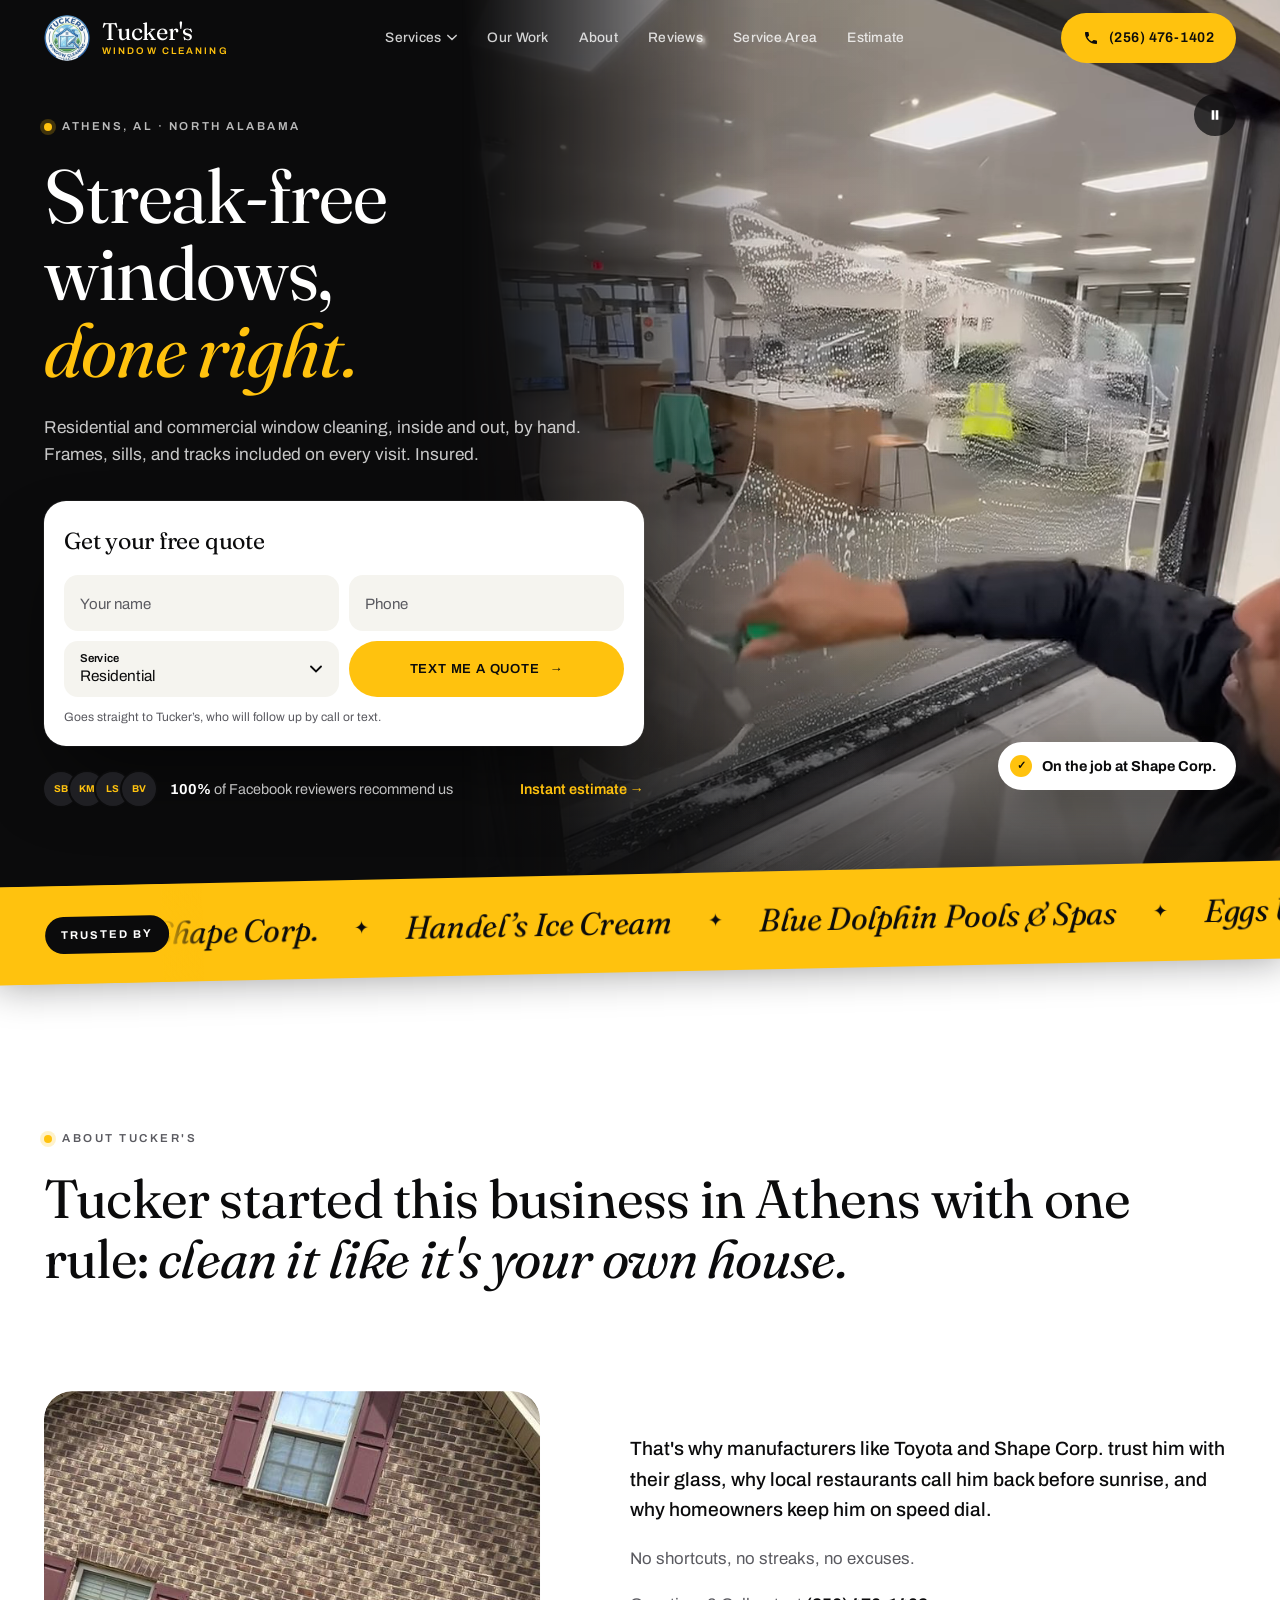
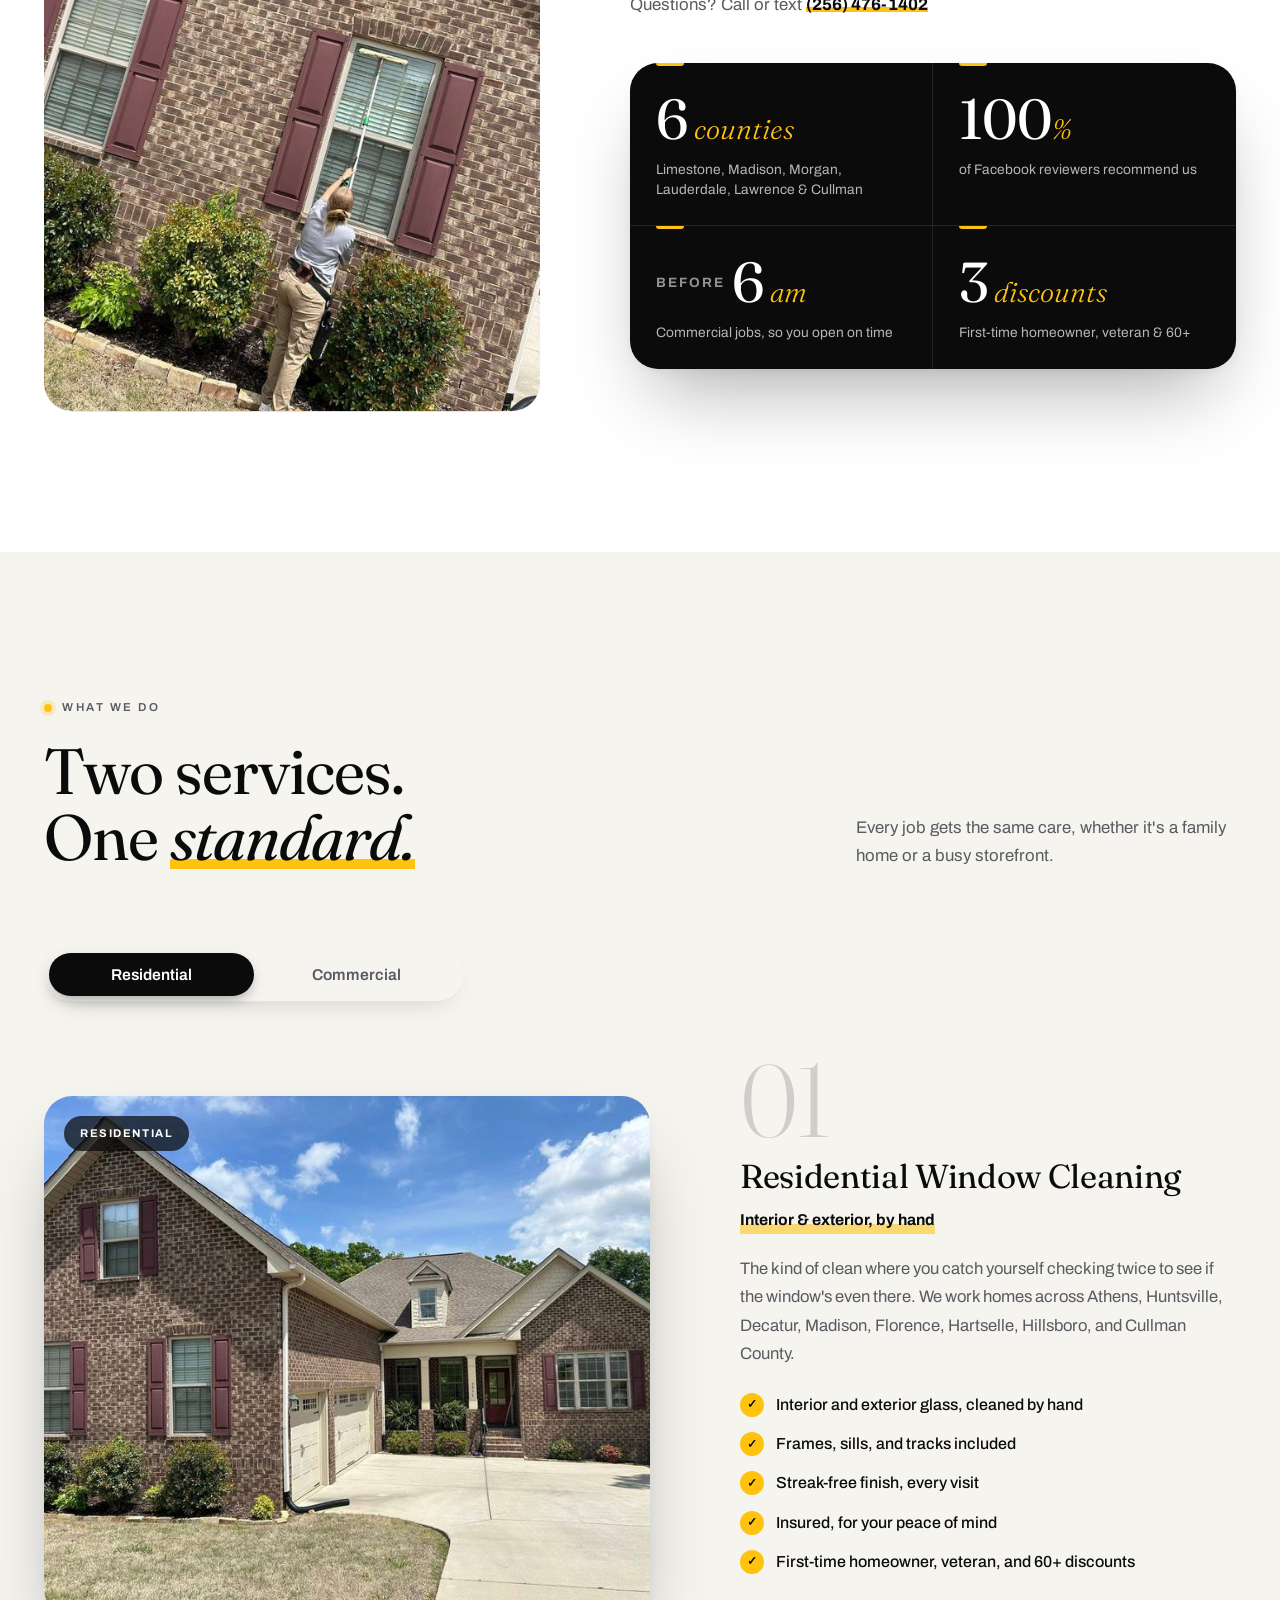
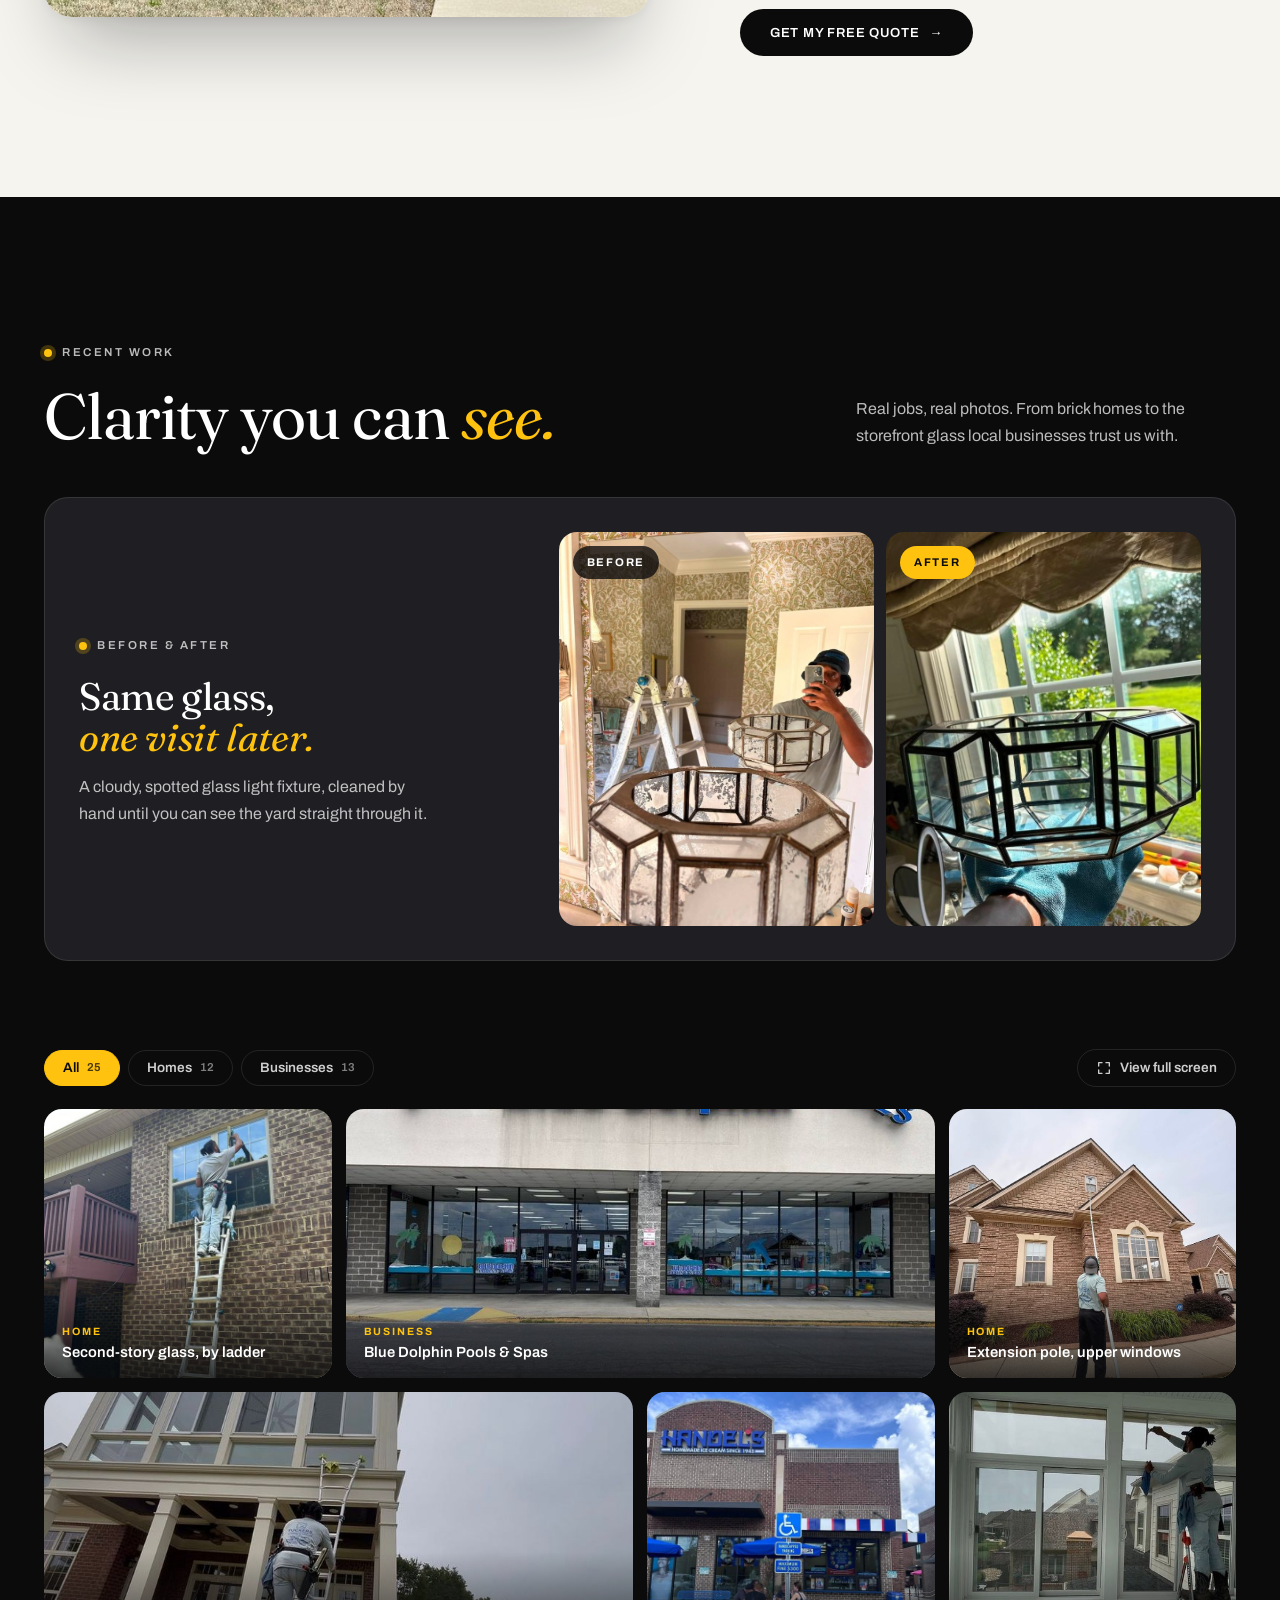
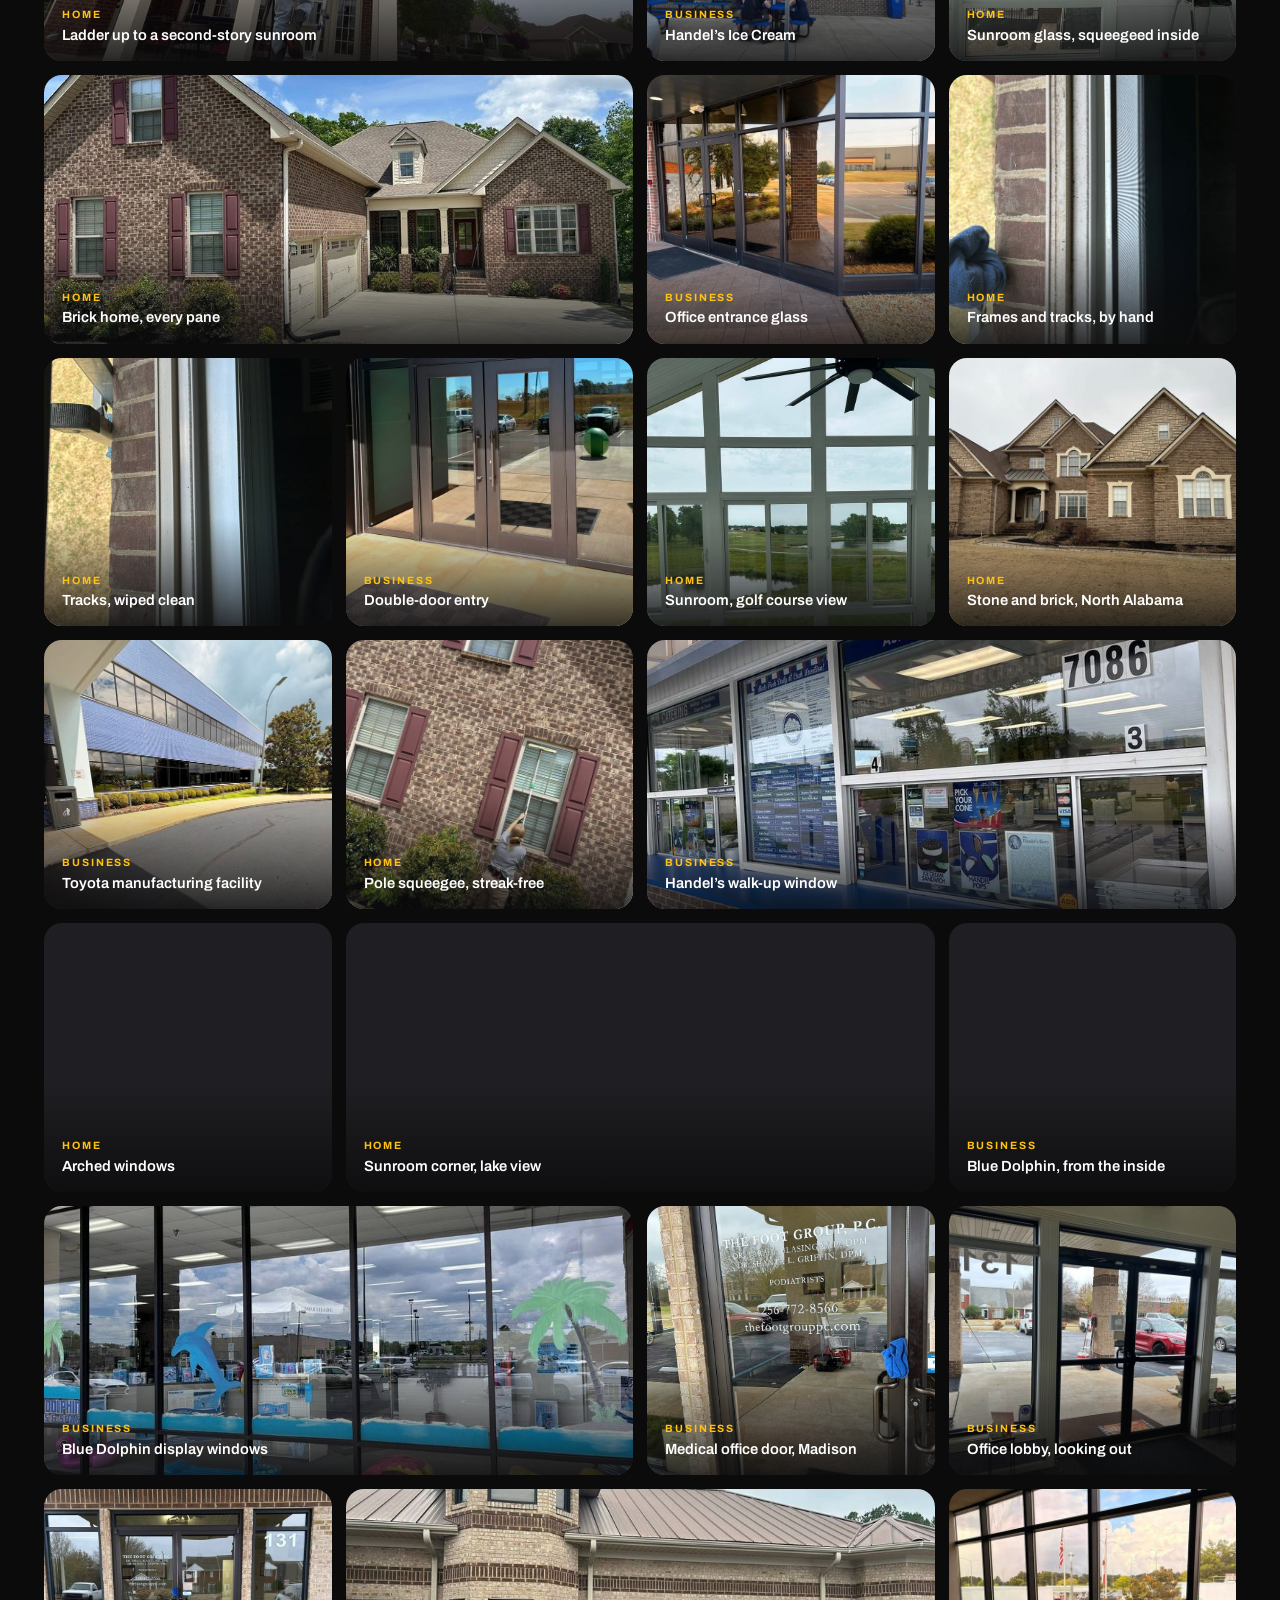
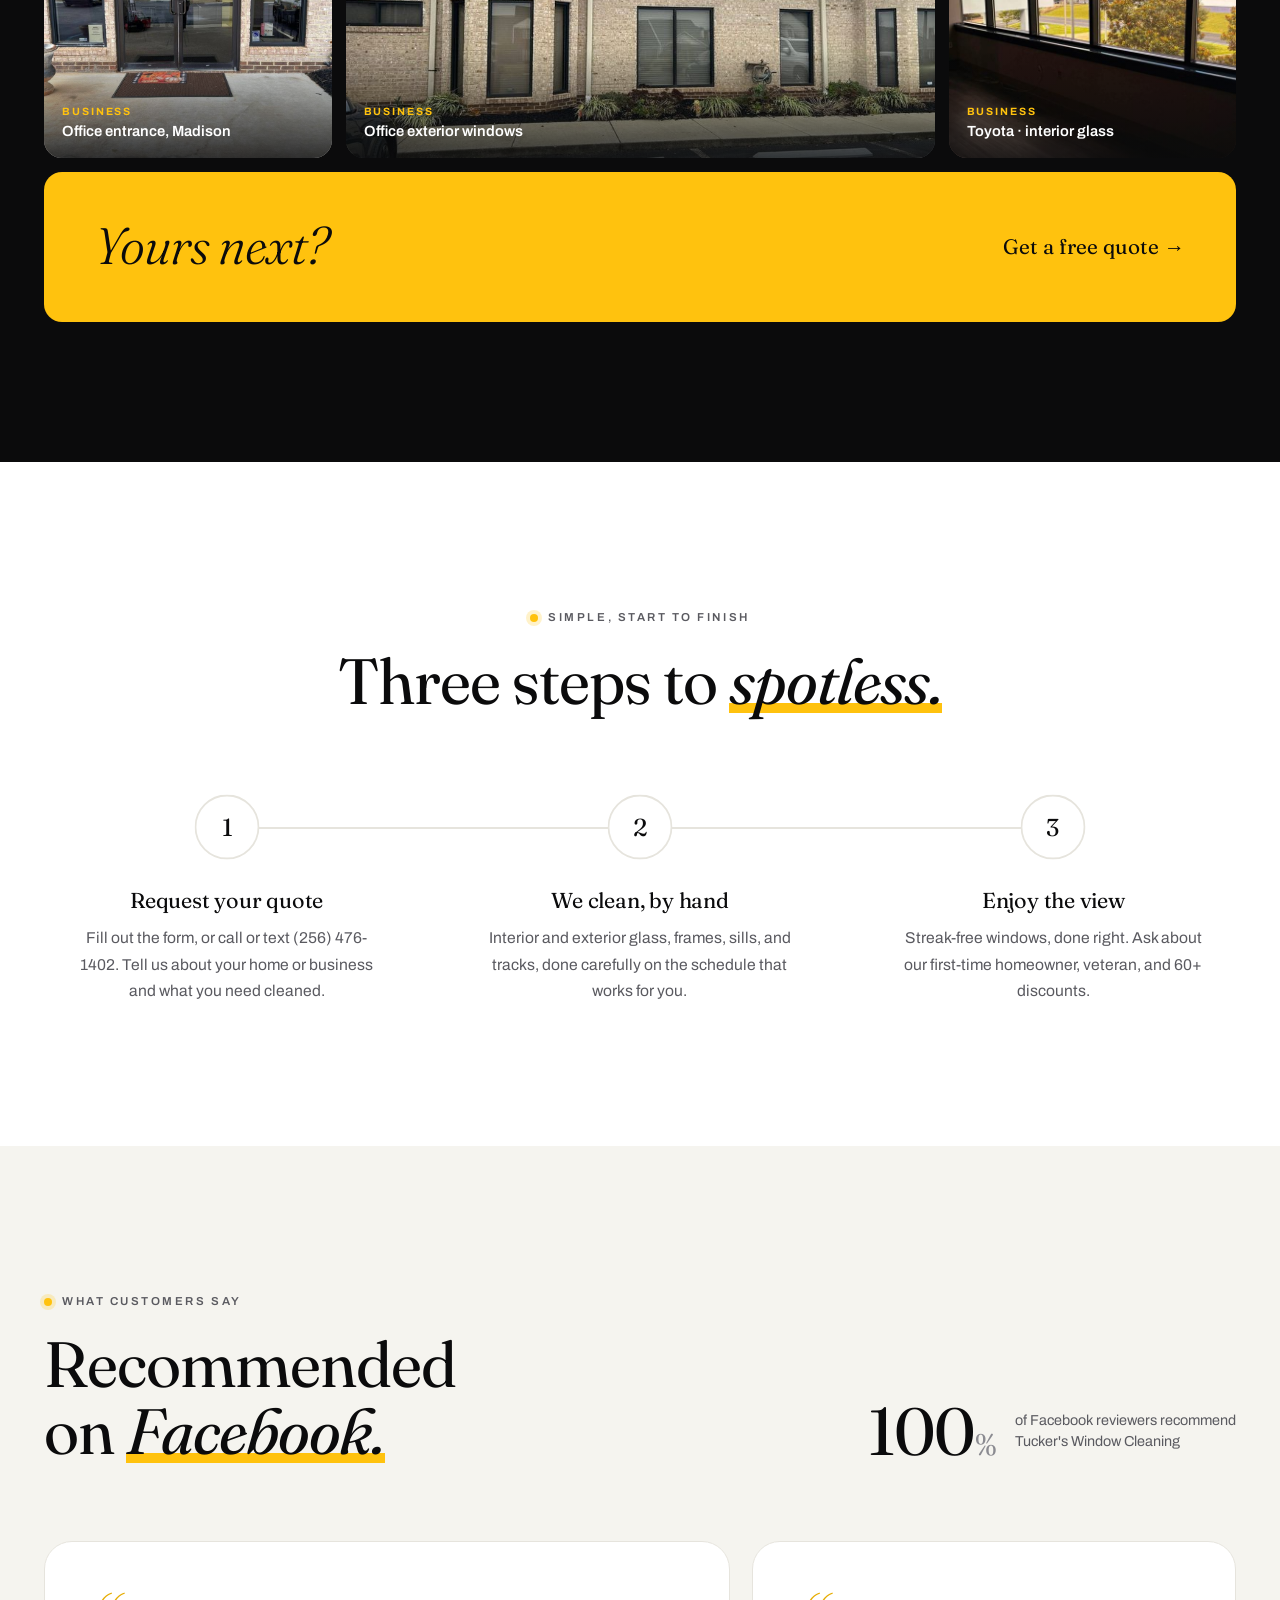
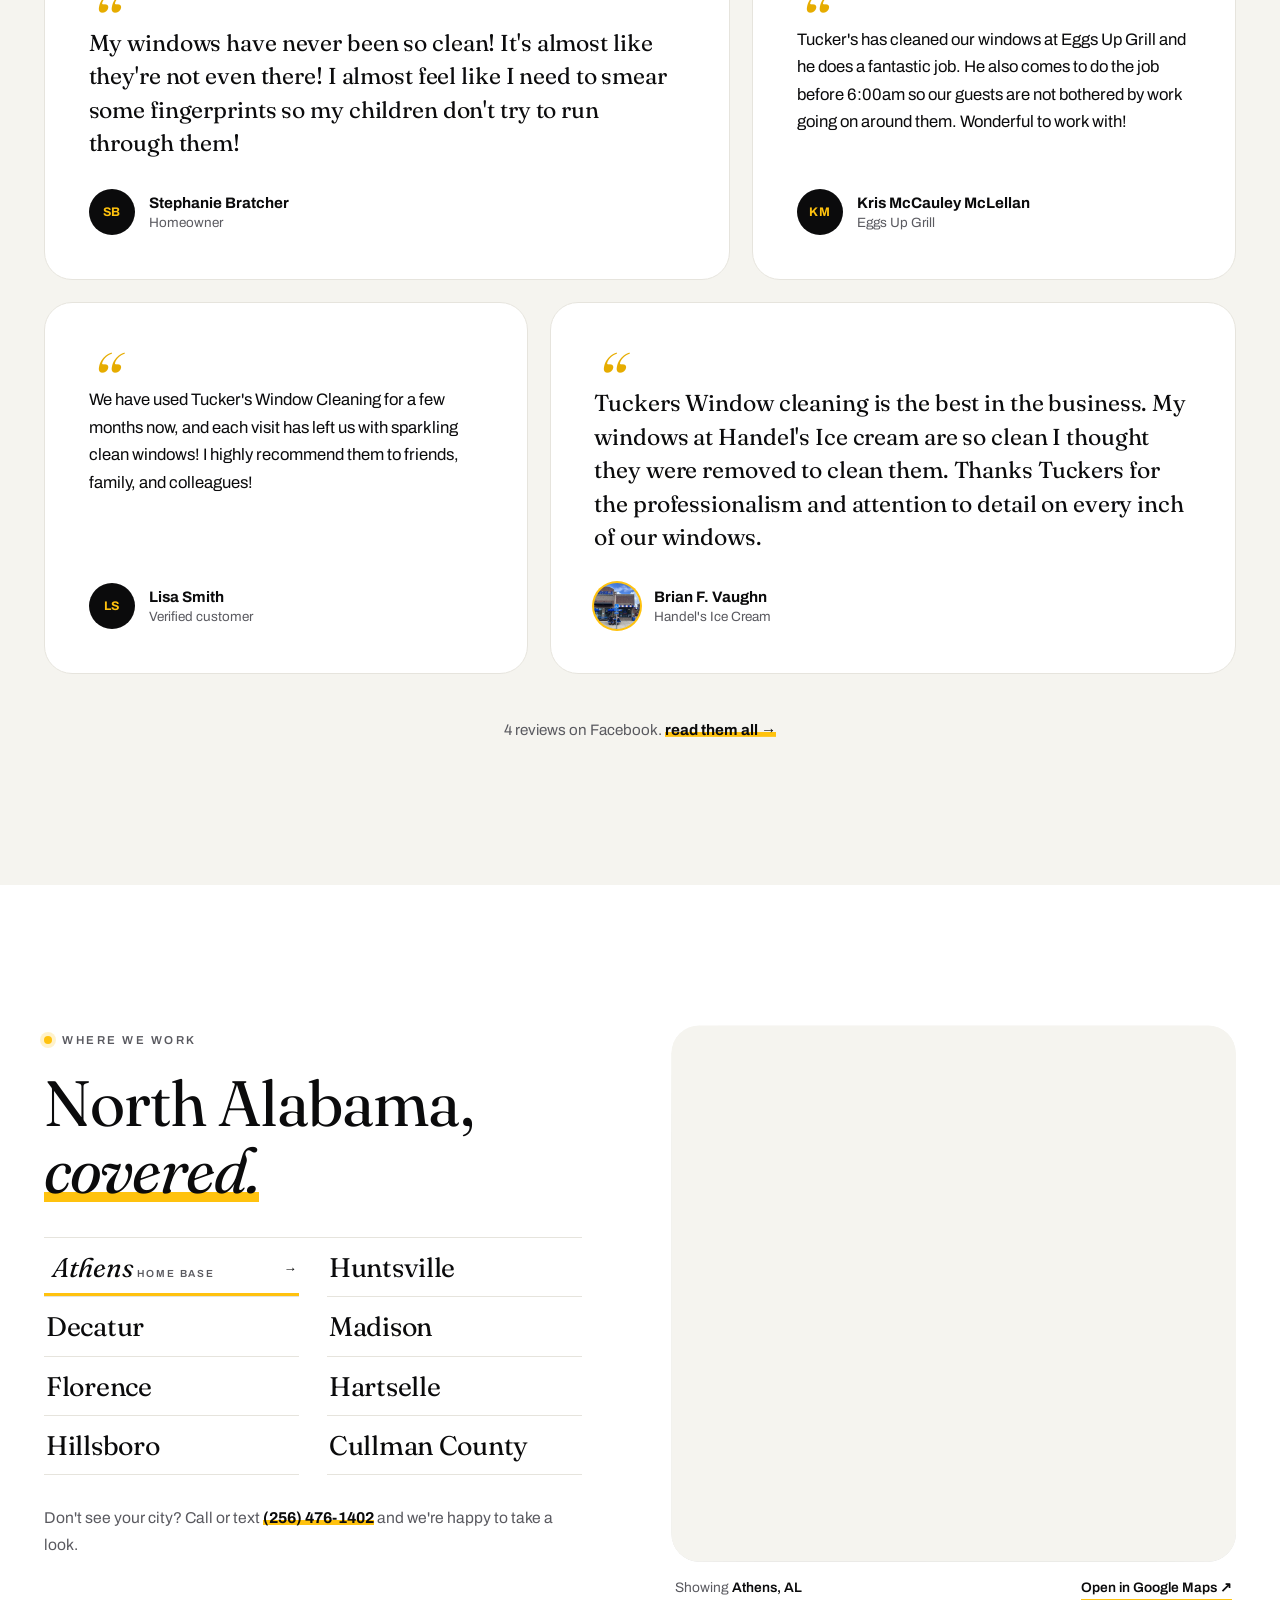
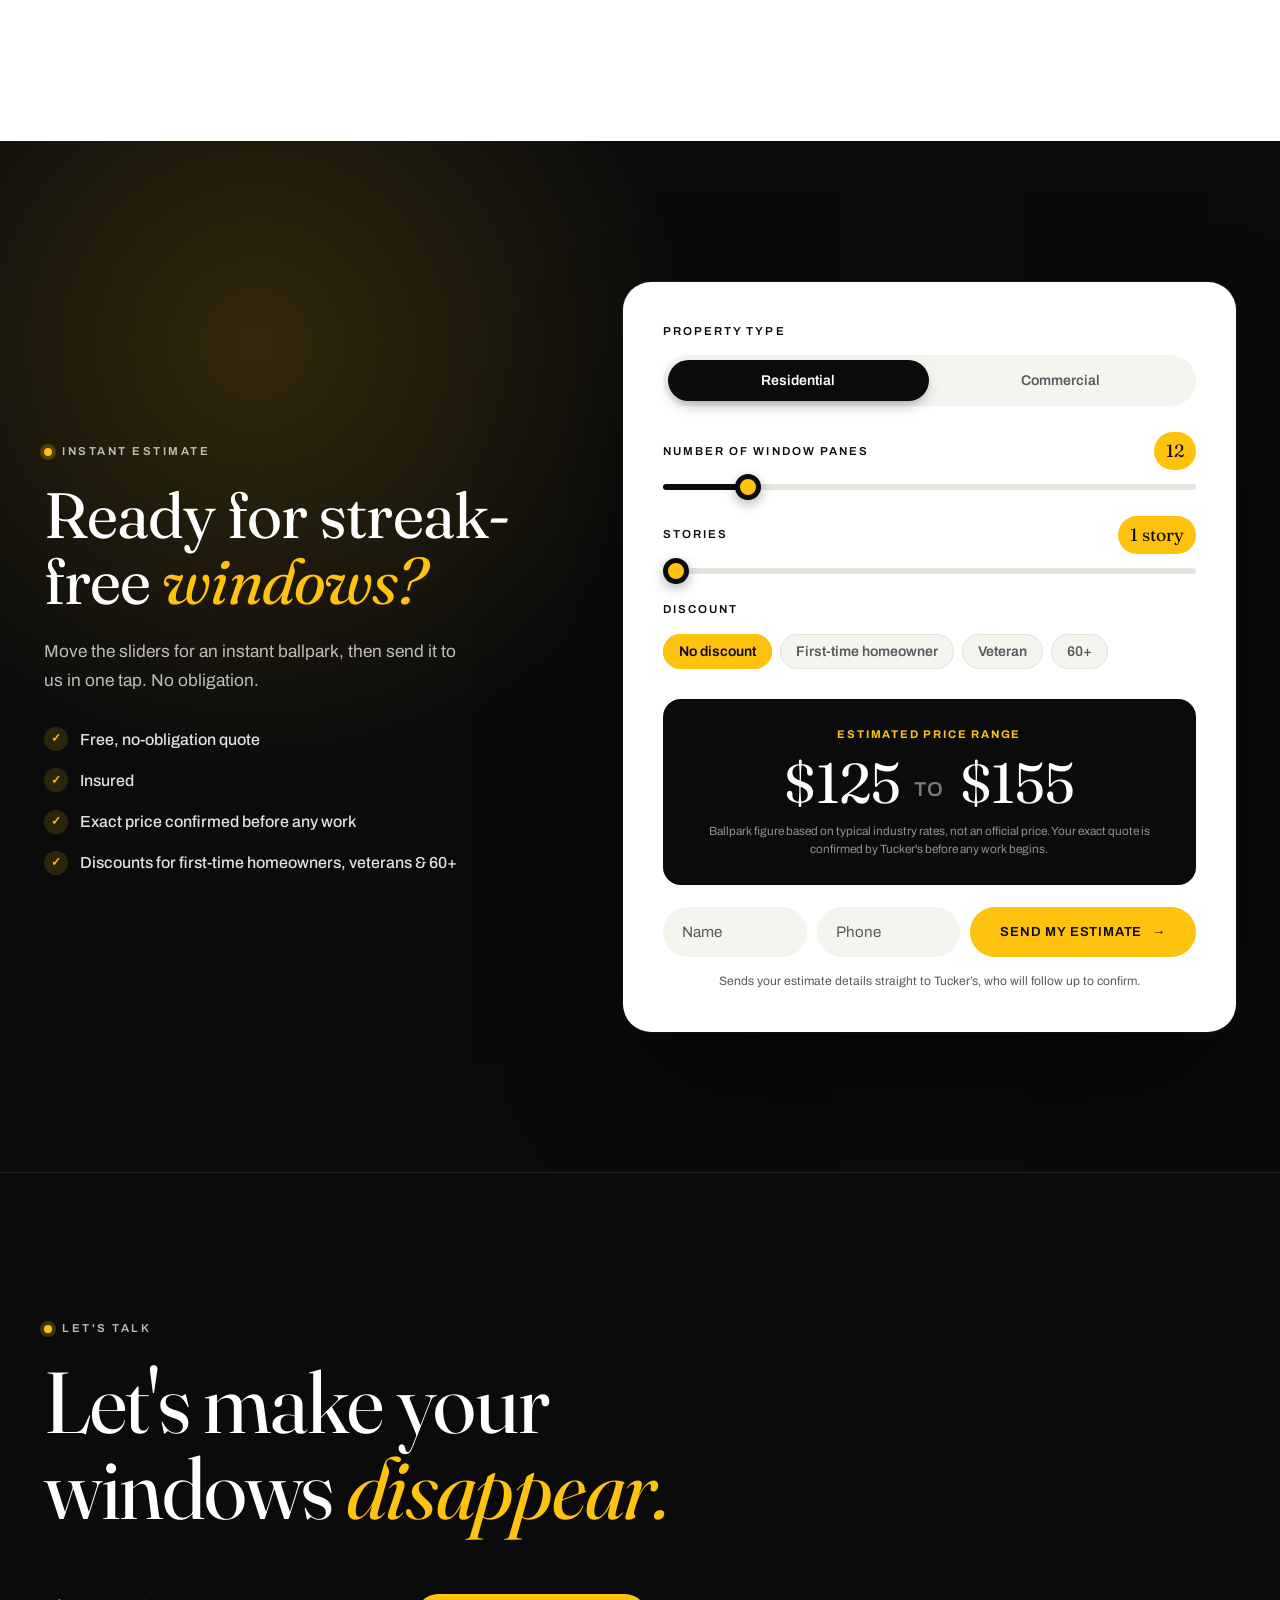
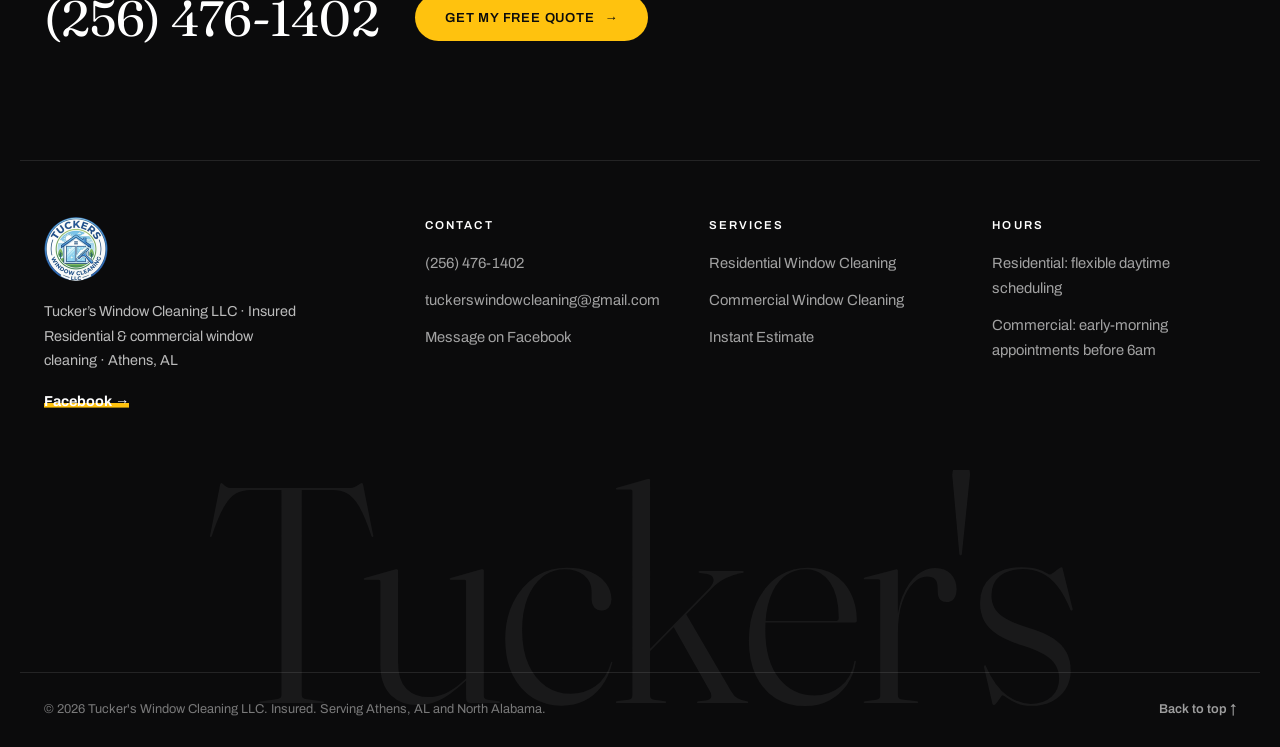
==== legacy.html @ 105c697b "Redesign: build the new header and hero into index.html - Old page kept as legacy.html until every s" ====
<!DOCTYPE html>
<html lang="en">
<head>
<meta charset="UTF-8">
<meta name="viewport" content="width=device-width, initial-scale=1.0">
<title>Window Cleaning in Athens, AL | Tucker's Window Cleaning</title>
<meta name="description" content="Streak-free residential and commercial window cleaning in Athens, AL and North Alabama. Frames, sills, and tracks included. Insured. Call or text (256) 476-1402 for a free quote.">
<meta name="theme-color" content="#0b0b0c">
<link rel="canonical" href="https://tuckerswindowcleaning.com/">
<link rel="icon" href="favicon.ico" sizes="48x48">
<link rel="icon" href="assets/icons/favicon-32.png" type="image/png" sizes="32x32">
<link rel="apple-touch-icon" href="assets/icons/apple-touch-icon.png">
<meta property="og:type" content="website">
<meta property="og:site_name" content="Tucker's Window Cleaning">
<meta property="og:title" content="Tucker's Window Cleaning | Athens, AL">
<meta property="og:description" content="Streak-free residential and commercial window cleaning across North Alabama. Frames, sills, and tracks included. Insured. Call or text (256) 476-1402.">
<meta property="og:url" content="https://tuckerswindowcleaning.com/">
<meta property="og:image" content="https://tuckerswindowcleaning.com/assets/images/og-image.jpg">
<meta property="og:image:width" content="1200">
<meta property="og:image:height" content="630">
<meta property="og:image:alt" content="Tucker's Window Cleaning technician on a ladder cleaning a second-story window">
<meta name="twitter:card" content="summary_large_image">
<script>
  (function () {
    var d = document.documentElement;
    if (!window.matchMedia('(prefers-reduced-motion: reduce)').matches) {
      d.classList.add('motion');
      setTimeout(function () { if (!d.classList.contains('motion-ready')) d.classList.remove('motion'); }, 4000);
    }
  })();
</script>
<link rel="preload" href="assets/fonts/archivo-var.woff2" as="font" type="font/woff2" crossorigin>
<link rel="preload" href="assets/fonts/fraunces-var.woff2" as="font" type="font/woff2" crossorigin>
<link rel="preload" as="image" href="assets/video/hero-poster.jpg">
<link rel="stylesheet" href="assets/css/style.css?v=20261024c">
<script type="application/ld+json">
{
  "@context": "https://schema.org",
  "@type": "LocalBusiness",
  "name": "Tucker's Window Cleaning",
  "legalName": "Tucker's Window Cleaning LLC",
  "image": "https://tuckerswindowcleaning.com/assets/images/logo.png",
  "logo": "https://tuckerswindowcleaning.com/assets/images/logo.png",
  "telephone": "+12564761402",
  "email": "tuckerswindowcleaning@gmail.com",
  "url": "https://tuckerswindowcleaning.com/",
  "foundingDate": "2023",
  "sameAs": ["https://www.facebook.com/people/Tuckers-Window-Cleaning/61576311082795/"],
  "description": "Residential and commercial window cleaning serving Athens, Huntsville, Decatur, Madison, Florence, Hartselle, Hillsboro, and Cullman County, Alabama.",
  "areaServed": [
    {"@type": "City", "name": "Athens, AL"},
    {"@type": "City", "name": "Huntsville, AL"},
    {"@type": "City", "name": "Decatur, AL"},
    {"@type": "City", "name": "Madison, AL"},
    {"@type": "City", "name": "Florence, AL"},
    {"@type": "City", "name": "Hartselle, AL"},
    {"@type": "City", "name": "Hillsboro, AL"},
    {"@type": "AdministrativeArea", "name": "Cullman County, AL"}
  ],
  "address": {
    "@type": "PostalAddress",
    "addressLocality": "Athens",
    "addressRegion": "AL",
    "addressCountry": "US"
  }
}
</script>
</head>
<body>
<a class="skip" href="#main">Skip to content</a>


<!-- HEADER -->
<header class="site-header" id="site-header">
  <div class="container header-inner">
    <a class="brand" href="#top" aria-label="Tucker's Window Cleaning, back to top">
      <img src="assets/images/logo-128.png" alt="" class="brand-mark" width="46" height="46">
      <span class="brand-text">
        <span class="brand-name">Tucker's</span>
        <span class="brand-sub">Window Cleaning</span>
      </span>
    </a>

    <nav class="site-nav" id="site-nav" aria-label="Primary">
      <div class="nav-dropdown">
        <button type="button" class="nav-link nav-dropdown-btn" id="services-dropdown-btn" aria-expanded="false" aria-controls="services-dropdown-menu">Services <svg viewBox="0 0 12 8" width="10" height="7" aria-hidden="true"><path d="M1 1.5l5 5 5-5" fill="none" stroke="currentColor" stroke-width="1.8" stroke-linecap="round" stroke-linejoin="round"/></svg></button>
        <div class="nav-dropdown-menu" id="services-dropdown-menu">
          <a href="#service-residential"><span class="dd-num">01</span> Residential Window Cleaning</a>
          <a href="#service-commercial"><span class="dd-num">02</span> Commercial Window Cleaning</a>
        </div>
      </div>
      <a class="nav-link" href="#work">Our Work</a>
      <a class="nav-link" href="#about">About</a>
      <a class="nav-link" href="#reviews">Reviews</a>
      <a class="nav-link" href="#area">Service Area</a>
      <a class="nav-link" href="#estimate">Estimate</a>
    </nav>

    <div class="header-actions">
      <a href="tel:+12564761402" class="phone-pill" aria-label="Call or text (256) 476-1402">
        <svg viewBox="0 0 24 24" width="16" height="16" aria-hidden="true"><path fill="currentColor" d="M6.6 10.8a15.1 15.1 0 006.6 6.6l2.2-2.2c.3-.3.7-.4 1-.2 1.1.4 2.3.6 3.6.6.6 0 1 .4 1 1V20c0 .6-.4 1-1 1A17 17 0 013 4c0-.6.4-1 1-1h3.5c.6 0 1 .4 1 1 0 1.3.2 2.5.6 3.6.1.3 0 .7-.2 1l-2.3 2.2z"/></svg>
        <span>(256) 476-1402</span>
      </a>
      <button type="button" class="nav-toggle" id="nav-toggle" aria-label="Toggle menu" aria-expanded="false" aria-controls="mobile-nav">
        <span></span><span></span>
      </button>
    </div>
  </div>

</header>

<div class="mobile-nav" id="mobile-nav">
  <nav class="mobile-nav-links" aria-label="Mobile">
    <a href="#service-residential"><span>01</span>Residential</a>
    <a href="#service-commercial"><span>02</span>Commercial</a>
    <a href="#work"><span>03</span>Our Work</a>
    <a href="#about"><span>04</span>About</a>
    <a href="#reviews"><span>05</span>Reviews</a>
    <a href="#area"><span>06</span>Service Area</a>
    <a href="#estimate"><span>07</span>Instant Estimate</a>
  </nav>
  <a href="tel:+12564761402" class="mobile-nav-phone">Call or text (256) 476-1402</a>
</div>

<main id="main">

  <!-- HERO -->
  <section class="hero" id="top">
    <div class="hero-media">
      <video class="hero-video" autoplay muted loop playsinline preload="auto" poster="assets/video/hero-poster.jpg" aria-describedby="hero-video-desc">
        <source src="assets/video/hero-1080.webm" type="video/webm" media="(min-width: 981px)">
        <source src="assets/video/hero-1080.mp4" type="video/mp4" media="(min-width: 981px)">
        <source src="assets/video/hero-720.webm" type="video/webm">
        <source src="assets/video/hero-720.mp4" type="video/mp4">
      </video>
      <p class="sr-only" id="hero-video-desc">Video: a Tucker's technician squeegees soapy glass at Shape Corp. in smooth strokes, leaving it streak-free.</p>
      <div class="hero-shade" aria-hidden="true"></div>
      <div class="hero-frost" aria-hidden="true"></div>
      <div class="hero-blade" aria-hidden="true"></div>
    </div>
    <div class="container hero-grid">
      <div class="hero-copy">
        <p class="eyebrow eyebrow-light hero-anim">Athens, AL &middot; North Alabama</p>
        <h1 class="hero-title hero-anim">Streak-free windows, <span class="hl">done right.</span></h1>
        <p class="hero-sub hero-anim">Residential and commercial window cleaning, inside and out, by hand. Frames, sills, and tracks included on every visit. Insured.</p>

        <div class="quote-card hero-anim" id="quote">
          <form class="quote-form" id="hero-quote-form" action="https://formspree.io/f/xoeeagkk" method="POST" novalidate>
            <input type="text" name="_gotcha" class="hp" tabindex="-1" autocomplete="off" aria-hidden="true" hidden>
            <p class="quote-form-title">Get your free quote</p>
            <div class="quote-grid">
              <div class="field">
                <input type="text" name="name" id="hq-name" placeholder=" " autocomplete="name" required>
                <label for="hq-name">Your name</label>
              </div>
              <div class="field">
                <input type="tel" name="phone" id="hq-phone" placeholder=" " autocomplete="tel" required>
                <label for="hq-phone">Phone</label>
              </div>
              <div class="field field-select">
                <select name="service" id="hq-service">
                  <option value="Residential">Residential</option>
                  <option value="Commercial">Commercial</option>
                </select>
                <label for="hq-service">Service</label>
              </div>
              <button type="submit" class="btn btn-yellow" id="hq-submit">Text me a quote <span class="btn-arrow" aria-hidden="true">&rarr;</span></button>
            </div>
            <p class="quote-form-note" id="hq-note" role="status">Goes straight to Tucker&rsquo;s, who will follow up by call or text.</p>
          </form>
        </div>

        <div class="hero-proof hero-anim">
          <span class="hero-proof-avatars" aria-hidden="true"><span>SB</span><span>KM</span><span>LS</span><span>BV</span></span>
          <span class="hero-proof-text"><strong>100%</strong> of Facebook reviewers recommend us</span>
          <a href="#estimate" class="hero-proof-link">Instant estimate &rarr;</a>
        </div>
      </div>
    </div>
    <p class="hero-chip"><span class="tick" aria-hidden="true">&#10003;</span> On the job at Shape Corp.</p>
    <button type="button" class="video-toggle" id="video-toggle" aria-pressed="false" aria-label="Pause video">
      <svg class="icon-pause" viewBox="0 0 24 24" width="16" height="16" aria-hidden="true"><path fill="currentColor" d="M7 5h4v14H7zM13 5h4v14h-4z"/></svg>
      <svg class="icon-play" viewBox="0 0 24 24" width="16" height="16" aria-hidden="true"><path fill="currentColor" d="M8 5v14l11-7z"/></svg>
    </button>
  </section>

  <!-- TRUSTED BY -->
  <div class="marquee marquee-clients">
    <p class="marquee-label" aria-hidden="true"><span>Trusted by</span></p>
    <p class="sr-only">Trusted by Toyota, Shape Corp., Handel&rsquo;s Ice Cream, Blue Dolphin Pools &amp; Spas, and Eggs Up Grill.</p>
    <div class="marquee-track" aria-hidden="true">
      <div class="marquee-group">
        <span>Toyota</span><i>&#10022;</i>
        <span>Shape Corp.</span><i>&#10022;</i>
        <span>Handel&rsquo;s Ice Cream</span><i>&#10022;</i>
        <span>Blue Dolphin Pools &amp; Spas</span><i>&#10022;</i>
        <span>Eggs Up Grill</span><i>&#10022;</i>
      </div>
      <div class="marquee-group">
        <span>Toyota</span><i>&#10022;</i>
        <span>Shape Corp.</span><i>&#10022;</i>
        <span>Handel&rsquo;s Ice Cream</span><i>&#10022;</i>
        <span>Blue Dolphin Pools &amp; Spas</span><i>&#10022;</i>
        <span>Eggs Up Grill</span><i>&#10022;</i>
      </div>
    </div>
  </div>

  <!-- ABOUT -->
  <section class="section about" id="about">
    <div class="container">
      <p class="eyebrow" data-reveal>About Tucker's</p>
      <p class="statement">Tucker started this business in Athens with one rule: <em>clean it like it's your own house.</em></p>

      <div class="about-grid">
        <div class="about-media img-reveal" data-img-reveal>
          <img src="assets/images/action-squeegee.jpg" srcset="assets/images/action-squeegee-800.jpg 800w, assets/images/action-squeegee.jpg 1600w" sizes="(max-width: 980px) 90vw, 46vw" alt="Tucker's Window Cleaning technician using a pole squeegee for a streak-free finish" loading="lazy">
        </div>
        <div class="about-copy">
          <p class="lede" data-reveal>That's why manufacturers like Toyota and Shape Corp. trust him with their glass, why local restaurants call him back before sunrise, and why homeowners keep him on speed dial.</p>
          <p data-reveal>No shortcuts, no streaks, no excuses.</p>
          <p class="about-phone" data-reveal>Questions? Call or text <a href="tel:+12564761402" class="link-underline">(256) 476-1402</a></p>

          <dl class="stats" data-stagger>
            <div class="stat">
              <dt class="stat-num"><span data-count="6">6</span><em>counties</em></dt>
              <dd>Limestone, Madison, Morgan, Lauderdale, Lawrence &amp; Cullman</dd>
            </div>
            <div class="stat">
              <dt class="stat-num"><span data-count="100">100</span><em class="unit-tight">%</em></dt>
              <dd>of Facebook reviewers recommend us</dd>
            </div>
            <div class="stat">
              <dt class="stat-num"><small>before</small><span data-count="6">6</span><em>am</em></dt>
              <dd>Commercial jobs, so you open on time</dd>
            </div>
            <div class="stat">
              <dt class="stat-num"><span data-count="3">3</span><em>discounts</em></dt>
              <dd>First-time homeowner, veteran &amp; 60+</dd>
            </div>
          </dl>
        </div>
      </div>
    </div>
  </section>

  <!-- SERVICES -->
  <section class="section section-tint services" id="services">
    <header class="container sechead sechead-split">
      <div>
        <p class="eyebrow" data-reveal>What we do</p>
        <h2 data-split>Two services. One <span class="hl">standard.</span></h2>
      </div>
      <p class="sechead-lede" data-reveal>Every job gets the same care, whether it's a family home or a busy storefront.</p>
    </header>

    <div class="container svc" data-reveal>
      <div class="svc-tabs segmented" role="tablist" aria-label="Choose a service" data-active="0">
        <span class="seg-pill" aria-hidden="true"></span>
        <button type="button" class="seg svc-tab is-active" role="tab" id="tab-residential" aria-controls="service-residential" aria-selected="true">Residential</button>
        <button type="button" class="seg svc-tab" role="tab" id="tab-commercial" aria-controls="service-commercial" aria-selected="false" tabindex="-1">Commercial</button>
      </div>

      <article class="service" id="service-residential" role="tabpanel" aria-labelledby="tab-residential" tabindex="-1">
        <div class="service-media">
          <img src="assets/images/residential-brick.jpg" srcset="assets/images/residential-brick-800.jpg 800w, assets/images/residential-brick.jpg 1600w" sizes="(max-width: 980px) 90vw, 46vw" alt="Two-story brick home with clean, streak-free windows in Athens, AL" loading="lazy">
          <span class="service-tag">Residential</span>
        </div>
        <div class="service-copy">
          <span class="service-num" aria-hidden="true">01</span>
          <h3>Residential Window Cleaning</h3>
          <p class="service-sub">Interior &amp; exterior, by hand</p>
          <p>The kind of clean where you catch yourself checking twice to see if the window's even there. We work homes across Athens, Huntsville, Decatur, Madison, Florence, Hartselle, Hillsboro, and Cullman County.</p>
          <ul class="check-list">
            <li>Interior and exterior glass, cleaned by hand</li>
            <li>Frames, sills, and tracks included</li>
            <li>Streak-free finish, every visit</li>
            <li>Insured, for your peace of mind</li>
            <li>First-time homeowner, veteran, and 60+ discounts</li>
          </ul>
          <a href="#quote" class="btn btn-dark">Get my free quote <span class="btn-arrow" aria-hidden="true">&rarr;</span></a>
        </div>
      </article>

      <article class="service" id="service-commercial" role="tabpanel" aria-labelledby="tab-commercial" tabindex="-1" hidden>
        <div class="service-media">
          <img src="assets/images/commercial-toyota.jpg" srcset="assets/images/commercial-toyota-800.jpg 800w, assets/images/commercial-toyota.jpg 1600w" sizes="(max-width: 980px) 90vw, 46vw" alt="Toyota manufacturing facility with long bands of clean glass" loading="lazy">
          <span class="service-tag">Commercial</span>
        </div>
        <div class="service-copy">
          <span class="service-num" aria-hidden="true">02</span>
          <h3>Commercial Window Cleaning</h3>
          <p class="service-sub">Storefronts &amp; facilities that open on time</p>
          <p>From manufacturing plants like Toyota and Shape Corp. to local favorites like Handel's Ice Cream, Blue Dolphin Pools &amp; Spas, and Eggs Up Grill. Early-morning scheduling means your glass is spotless before your first customer walks in.</p>
          <ul class="check-list">
            <li>Early-morning scheduling, before 6am</li>
            <li>One crew, one point of contact</li>
            <li>Insured, for your peace of mind</li>
            <li>Storefronts, restaurants, and manufacturing facilities</li>
            <li>Trusted by Toyota and Shape Corp.</li>
          </ul>
          <a href="#quote" class="btn btn-dark">Get my free quote <span class="btn-arrow" aria-hidden="true">&rarr;</span></a>
        </div>
      </article>
    </div>
  </section>

  <!-- GALLERY (pinned horizontal scroll on desktop, swipe on mobile) -->
  <section class="work" id="work">
    <header class="container work-head">
      <div>
        <p class="eyebrow eyebrow-light" data-reveal>Recent work</p>
        <h2 data-split>Clarity you can <span class="hl">see.</span></h2>
      </div>
      <div class="work-head-side">
        <p data-reveal>Real jobs, real photos. From brick homes to the storefront glass local businesses trust us with.</p>
      </div>
    </header>

    <div class="container">
      <div class="ba" data-reveal>
        <div class="ba-copy">
          <p class="eyebrow eyebrow-light">Before &amp; after</p>
          <h3>Same glass, <span class="hl">one visit later.</span></h3>
          <p>A cloudy, spotted glass light fixture, cleaned by hand until you can see the yard straight through it.</p>
        </div>
        <div class="ba-pair">
          <figure class="ba-shot" data-caption="Before · cloudy, spotted glass">
            <button type="button" class="work-card-open" aria-label="Enlarge photo: before"></button>
            <img src="assets/images/fixture-before.jpg" srcset="assets/images/fixture-before-800.jpg 800w, assets/images/fixture-before.jpg 1125w" sizes="(max-width: 980px) 50vw, 30vw" alt="Glass light fixture before cleaning, cloudy and spotted" loading="lazy" decoding="async">
            <span class="ba-tag">Before</span>
          </figure>
          <figure class="ba-shot" data-caption="After · cleaned by hand">
            <button type="button" class="work-card-open" aria-label="Enlarge photo: after"></button>
            <img src="assets/images/fixture-after.jpg" srcset="assets/images/fixture-after-800.jpg 800w, assets/images/fixture-after.jpg 885w" sizes="(max-width: 980px) 50vw, 30vw" alt="The same glass light fixture after cleaning, completely clear" loading="lazy" decoding="async">
            <span class="ba-tag ba-tag-after">After</span>
          </figure>
        </div>
      </div>

      <div class="work-bar">
        <div class="work-filters" role="group" aria-label="Filter photos">
          <button type="button" class="work-filter is-active" data-filter="all" aria-pressed="true">All <span>25</span></button>
          <button type="button" class="work-filter" data-filter="home" aria-pressed="false">Homes <span>12</span></button>
          <button type="button" class="work-filter" data-filter="business" aria-pressed="false">Businesses <span>13</span></button>
        </div>
        <button type="button" class="work-fullscreen" id="gallery-view-all">
          <svg viewBox="0 0 24 24" width="16" height="16" aria-hidden="true"><path d="M4 9V4h5M20 9V4h-5M4 15v5h5M20 15v5h-5" fill="none" stroke="currentColor" stroke-width="2" stroke-linecap="round" stroke-linejoin="round"/></svg>
          View full screen
        </button>
      </div>

      <div class="work-grid" id="gallery-grid">
          <figure class="work-card" data-cat="home" data-caption="Home · Second-story glass, by ladder">
            <button type="button" class="work-card-open" aria-label="Enlarge photo: Second-story glass, by ladder"></button>
            <div class="work-card-img"><img src="assets/images/hero-action.jpg" srcset="assets/images/hero-action-800.jpg 800w, assets/images/hero-action.jpg 1600w" sizes="(max-width: 980px) 50vw, 25vw" alt="Technician on a ladder cleaning a second-story window on a brick home" loading="lazy" decoding="async"></div>
            <figcaption><span>Home</span>Second-story glass, by ladder</figcaption>
          </figure>
          <figure class="work-card work-card-wide" data-cat="business" data-caption="Business · Blue Dolphin Pools &amp; Spas">
            <button type="button" class="work-card-open" aria-label="Enlarge photo: Blue Dolphin Pools &amp; Spas"></button>
            <div class="work-card-img"><img src="assets/images/bluedolphin-storefront.jpg" srcset="assets/images/bluedolphin-storefront-800.jpg 800w, assets/images/bluedolphin-storefront.jpg 1600w" sizes="(max-width: 980px) 100vw, 50vw" alt="Blue Dolphin Pools and Spas storefront with a full wall of clean glass" loading="lazy" decoding="async"></div>
            <figcaption><span>Business</span>Blue Dolphin Pools &amp; Spas</figcaption>
          </figure>
          <figure class="work-card" data-cat="home" data-caption="Home · Extension pole, upper windows">
            <button type="button" class="work-card-open" aria-label="Enlarge photo: Extension pole, upper windows"></button>
            <div class="work-card-img"><img src="assets/images/job-pole-brick.jpg" srcset="assets/images/job-pole-brick-800.jpg 800w, assets/images/job-pole-brick.jpg 1600w" sizes="(max-width: 980px) 50vw, 25vw" alt="Technician in a Tucker&rsquo;s shirt using an extension pole on the upper windows of a brick home" loading="lazy" decoding="async"></div>
            <figcaption><span>Home</span>Extension pole, upper windows</figcaption>
          </figure>
          <figure class="work-card work-card-wide" data-cat="home" data-caption="Home · Ladder up to a second-story sunroom">
            <button type="button" class="work-card-open" aria-label="Enlarge photo: Ladder up to a second-story sunroom"></button>
            <div class="work-card-img"><img src="assets/images/sunroom-ladder.jpg" srcset="assets/images/sunroom-ladder-800.jpg 800w, assets/images/sunroom-ladder.jpg 1170w" sizes="(max-width: 980px) 100vw, 50vw" alt="Technician in a Tucker&rsquo;s shirt climbing a ladder to clean second-story sunroom windows" loading="lazy" decoding="async"></div>
            <figcaption><span>Home</span>Ladder up to a second-story sunroom</figcaption>
          </figure>
          <figure class="work-card" data-cat="business" data-caption="Business · Handel&rsquo;s Ice Cream">
            <button type="button" class="work-card-open" aria-label="Enlarge photo: Handel&rsquo;s Ice Cream"></button>
            <div class="work-card-img"><img src="assets/images/commercial-handels-close.jpg" srcset="assets/images/commercial-handels-close-800.jpg 800w, assets/images/commercial-handels-close.jpg 1600w" sizes="(max-width: 980px) 50vw, 25vw" alt="Handel&rsquo;s Homemade Ice Cream storefront with clean windows" loading="lazy" decoding="async"></div>
            <figcaption><span>Business</span>Handel&rsquo;s Ice Cream</figcaption>
          </figure>
          <figure class="work-card work-card-wide" data-cat="home" data-caption="Home · Sunroom glass, squeegeed inside">
            <button type="button" class="work-card-open" aria-label="Enlarge photo: Sunroom glass, squeegeed inside"></button>
            <div class="work-card-img"><img src="assets/images/sunroom-squeegee.jpg" srcset="assets/images/sunroom-squeegee-800.jpg 800w, assets/images/sunroom-squeegee.jpg 1170w" sizes="(max-width: 980px) 100vw, 50vw" alt="Technician on a stepladder squeegeeing the upper sunroom windows from inside" loading="lazy" decoding="async"></div>
            <figcaption><span>Home</span>Sunroom glass, squeegeed inside</figcaption>
          </figure>
          <figure class="work-card work-card-wide" data-cat="home" data-caption="Home · Brick home, every pane">
            <button type="button" class="work-card-open" aria-label="Enlarge photo: Brick home, every pane"></button>
            <div class="work-card-img"><img src="assets/images/residential-brick.jpg" srcset="assets/images/residential-brick-800.jpg 800w, assets/images/residential-brick.jpg 1600w" sizes="(max-width: 980px) 100vw, 50vw" alt="Two-story brick home with clean, streak-free windows" loading="lazy" decoding="async"></div>
            <figcaption><span>Home</span>Brick home, every pane</figcaption>
          </figure>
          <figure class="work-card" data-cat="business" data-caption="Business · Office entrance glass">
            <button type="button" class="work-card-open" aria-label="Enlarge photo: Office entrance glass"></button>
            <div class="work-card-img"><img src="assets/images/commercial-entrance.jpg" srcset="assets/images/commercial-entrance-800.jpg 800w, assets/images/commercial-entrance.jpg 1600w" sizes="(max-width: 980px) 50vw, 25vw" alt="Brick office entrance with clean, reflective glass doors and windows" loading="lazy" decoding="async"></div>
            <figcaption><span>Business</span>Office entrance glass</figcaption>
          </figure>
          <figure class="work-card" data-cat="home" data-caption="Home · Frames and tracks, by hand">
            <button type="button" class="work-card-open" aria-label="Enlarge photo: Frames and tracks, by hand"></button>
            <div class="work-card-img"><img src="assets/images/detail-frame.jpg" srcset="assets/images/detail-frame-800.jpg 800w, assets/images/detail-frame.jpg 1600w" sizes="(max-width: 980px) 50vw, 25vw" alt="Gloved hand cleaning a window frame and track" loading="lazy" decoding="async"></div>
            <figcaption><span>Home</span>Frames and tracks, by hand</figcaption>
          </figure>
          <figure class="work-card" data-cat="home" data-caption="Home · Tracks, wiped clean">
            <button type="button" class="work-card-open" aria-label="Enlarge photo: Tracks, wiped clean"></button>
            <div class="work-card-img"><img src="assets/images/detail-track.jpg" srcset="assets/images/detail-track-800.jpg 800w, assets/images/detail-track.jpg 1500w" sizes="(max-width: 980px) 50vw, 25vw" alt="Close-up of a window track and frame wiped clean, ladder outside" loading="lazy" decoding="async"></div>
            <figcaption><span>Home</span>Tracks, wiped clean</figcaption>
          </figure>
          <figure class="work-card" data-cat="business" data-caption="Business · Double-door entry">
            <button type="button" class="work-card-open" aria-label="Enlarge photo: Double-door entry"></button>
            <div class="work-card-img"><img src="assets/images/commercial-doors.jpg" srcset="assets/images/commercial-doors-800.jpg 800w, assets/images/commercial-doors.jpg 1600w" sizes="(max-width: 980px) 50vw, 25vw" alt="Commercial double glass doors, spotless, reflecting the parking lot" loading="lazy" decoding="async"></div>
            <figcaption><span>Business</span>Double-door entry</figcaption>
          </figure>
          <figure class="work-card" data-cat="home" data-caption="Home · Sunroom, golf course view">
            <button type="button" class="work-card-open" aria-label="Enlarge photo: Sunroom, golf course view"></button>
            <div class="work-card-img"><img src="assets/images/sunroom-golf.jpg" srcset="assets/images/sunroom-golf-800.jpg 800w, assets/images/sunroom-golf.jpg 1500w" sizes="(max-width: 980px) 50vw, 25vw" alt="Clean sunroom windows looking out over a golf course and ponds" loading="lazy" decoding="async"></div>
            <figcaption><span>Home</span>Sunroom, golf course view</figcaption>
          </figure>
          <figure class="work-card work-card-wide" data-cat="home" data-caption="Home · Stone and brick, North Alabama">
            <button type="button" class="work-card-open" aria-label="Enlarge photo: Stone and brick, North Alabama"></button>
            <div class="work-card-img"><img src="assets/images/residential-stone-wide.jpg" srcset="assets/images/residential-stone-wide-800.jpg 800w, assets/images/residential-stone-wide.jpg 1600w" sizes="(max-width: 980px) 100vw, 50vw" alt="Large stone and brick home exterior with sparkling windows" loading="lazy" decoding="async"></div>
            <figcaption><span>Home</span>Stone and brick, North Alabama</figcaption>
          </figure>
          <figure class="work-card" data-cat="business" data-caption="Business · Toyota manufacturing facility">
            <button type="button" class="work-card-open" aria-label="Enlarge photo: Toyota manufacturing facility"></button>
            <div class="work-card-img"><img src="assets/images/commercial-toyota.jpg" srcset="assets/images/commercial-toyota-800.jpg 800w, assets/images/commercial-toyota.jpg 1600w" sizes="(max-width: 980px) 50vw, 25vw" alt="Toyota manufacturing facility with long bands of clean glass" loading="lazy" decoding="async"></div>
            <figcaption><span>Business</span>Toyota manufacturing facility</figcaption>
          </figure>
          <figure class="work-card" data-cat="home" data-caption="Home · Pole squeegee, streak-free">
            <button type="button" class="work-card-open" aria-label="Enlarge photo: Pole squeegee, streak-free"></button>
            <div class="work-card-img"><img src="assets/images/action-squeegee.jpg" srcset="assets/images/action-squeegee-800.jpg 800w, assets/images/action-squeegee.jpg 1600w" sizes="(max-width: 980px) 50vw, 25vw" alt="Technician using a pole squeegee on a brick home" loading="lazy" decoding="async"></div>
            <figcaption><span>Home</span>Pole squeegee, streak-free</figcaption>
          </figure>
          <figure class="work-card work-card-wide" data-cat="business" data-caption="Business · Handel&rsquo;s walk-up window">
            <button type="button" class="work-card-open" aria-label="Enlarge photo: Handel&rsquo;s walk-up window"></button>
            <div class="work-card-img"><img src="assets/images/commercial-handels.jpg" srcset="assets/images/commercial-handels-800.jpg 800w, assets/images/commercial-handels.jpg 1600w" sizes="(max-width: 980px) 100vw, 50vw" alt="Close-up of Handel&rsquo;s walk-up window glass" loading="lazy" decoding="async"></div>
            <figcaption><span>Business</span>Handel&rsquo;s walk-up window</figcaption>
          </figure>
          <figure class="work-card" data-cat="home" data-caption="Home · Arched windows">
            <button type="button" class="work-card-open" aria-label="Enlarge photo: Arched windows"></button>
            <div class="work-card-img"><img src="assets/images/residential-stone-close.jpg" srcset="assets/images/residential-stone-close-800.jpg 800w, assets/images/residential-stone-close.jpg 1600w" sizes="(max-width: 980px) 50vw, 25vw" alt="Stone home with clean arched windows" loading="lazy" decoding="async"></div>
            <figcaption><span>Home</span>Arched windows</figcaption>
          </figure>
          <figure class="work-card work-card-wide" data-cat="home" data-caption="Home · Sunroom corner, lake view">
            <button type="button" class="work-card-open" aria-label="Enlarge photo: Sunroom corner, lake view"></button>
            <div class="work-card-img"><img src="assets/images/sunroom-lake.jpg" srcset="assets/images/sunroom-lake-800.jpg 800w, assets/images/sunroom-lake.jpg 1600w" sizes="(max-width: 980px) 100vw, 50vw" alt="Corner of a sunroom with clean floor-to-ceiling windows looking out on a lake" loading="lazy" decoding="async"></div>
            <figcaption><span>Home</span>Sunroom corner, lake view</figcaption>
          </figure>
          <figure class="work-card work-card-wide" data-cat="business" data-caption="Business · Blue Dolphin, from the inside">
            <button type="button" class="work-card-open" aria-label="Enlarge photo: Blue Dolphin, from the inside"></button>
            <div class="work-card-img"><img src="assets/images/bluedolphin-inside.jpg" srcset="assets/images/bluedolphin-inside-800.jpg 800w, assets/images/bluedolphin-inside.jpg 1600w" sizes="(max-width: 980px) 100vw, 50vw" alt="View from inside Blue Dolphin through clean storefront windows to the parking lot" loading="lazy" decoding="async"></div>
            <figcaption><span>Business</span>Blue Dolphin, from the inside</figcaption>
          </figure>
          <figure class="work-card work-card-wide" data-cat="business" data-caption="Business · Blue Dolphin display windows">
            <button type="button" class="work-card-open" aria-label="Enlarge photo: Blue Dolphin display windows"></button>
            <div class="work-card-img"><img src="assets/images/bluedolphin-display.jpg" srcset="assets/images/bluedolphin-display-800.jpg 800w, assets/images/bluedolphin-display.jpg 1600w" sizes="(max-width: 980px) 100vw, 50vw" alt="Blue Dolphin display windows, clean glass with painted palm trees and a dolphin" loading="lazy" decoding="async"></div>
            <figcaption><span>Business</span>Blue Dolphin display windows</figcaption>
          </figure>
          <figure class="work-card" data-cat="business" data-caption="Business · Medical office door, Madison">
            <button type="button" class="work-card-open" aria-label="Enlarge photo: Medical office door, Madison"></button>
            <div class="work-card-img"><img src="assets/images/office-door.jpg" srcset="assets/images/office-door-800.jpg 800w, assets/images/office-door.jpg 1500w" sizes="(max-width: 980px) 50vw, 25vw" alt="Close-up of a medical office glass door with crisp lettering, cleaning gear reflected outside" loading="lazy" decoding="async"></div>
            <figcaption><span>Business</span>Medical office door, Madison</figcaption>
          </figure>
          <figure class="work-card work-card-wide" data-cat="business" data-caption="Business · Office lobby, looking out">
            <button type="button" class="work-card-open" aria-label="Enlarge photo: Office lobby, looking out"></button>
            <div class="work-card-img"><img src="assets/images/office-inside.jpg" srcset="assets/images/office-inside-800.jpg 800w, assets/images/office-inside.jpg 1600w" sizes="(max-width: 980px) 100vw, 50vw" alt="Inside a Madison medical office looking out through clean glass doors and windows to the parking lot" loading="lazy" decoding="async"></div>
            <figcaption><span>Business</span>Office lobby, looking out</figcaption>
          </figure>
          <figure class="work-card" data-cat="business" data-caption="Business · Office entrance, Madison">
            <button type="button" class="work-card-open" aria-label="Enlarge photo: Office entrance, Madison"></button>
            <div class="work-card-img"><img src="assets/images/office-entrance.jpg" srcset="assets/images/office-entrance-800.jpg 800w, assets/images/office-entrance.jpg 1500w" sizes="(max-width: 980px) 50vw, 25vw" alt="Brick medical office entrance with clean glass doors and side windows" loading="lazy" decoding="async"></div>
            <figcaption><span>Business</span>Office entrance, Madison</figcaption>
          </figure>
          <figure class="work-card work-card-wide" data-cat="business" data-caption="Business · Office exterior windows">
            <button type="button" class="work-card-open" aria-label="Enlarge photo: Office exterior windows"></button>
            <div class="work-card-img"><img src="assets/images/office-exterior.jpg" srcset="assets/images/office-exterior-800.jpg 800w, assets/images/office-exterior.jpg 1600w" sizes="(max-width: 980px) 100vw, 50vw" alt="Brick office building with a row of clean exterior windows" loading="lazy" decoding="async"></div>
            <figcaption><span>Business</span>Office exterior windows</figcaption>
          </figure>
          <figure class="work-card" data-cat="business" data-caption="Business · Toyota, floor-to-ceiling interior glass">
            <button type="button" class="work-card-open" aria-label="Enlarge photo: Toyota interior glass"></button>
            <div class="work-card-img"><img src="assets/images/commercial-toyota-interior.jpg" srcset="assets/images/commercial-toyota-interior-800.jpg 800w, assets/images/commercial-toyota-interior.jpg 1600w" sizes="(max-width: 980px) 50vw, 25vw" alt="Inside the Toyota facility, clean floor-to-ceiling windows" loading="lazy" decoding="async"></div>
            <figcaption><span>Business</span>Toyota &middot; interior glass</figcaption>
          </figure>
        <a href="#quote" class="work-card work-card-end">
          <span class="work-card-end-num">Yours next?</span>
          <span class="work-card-end-text">Get a free quote <span aria-hidden="true">&rarr;</span></span>
        </a>
      </div>
      <button type="button" class="btn btn-outline-light work-more" id="work-more" hidden>Show all photos</button>
    </div>
  </section>

  <!-- LIGHTBOX -->
  <div class="lightbox" id="lightbox" inert role="dialog" aria-label="Photo gallery">
    <button type="button" class="lightbox-close" id="lightbox-close" aria-label="Close gallery">
      <svg viewBox="0 0 24 24" width="22" height="22" aria-hidden="true"><path d="M5 5l14 14M19 5L5 19" stroke="currentColor" stroke-width="2" stroke-linecap="round"/></svg>
    </button>
    <button type="button" class="lightbox-arrow lightbox-prev" id="lightbox-prev" aria-label="Previous photo">&#8249;</button>
    <figure class="lightbox-figure">
      <img id="lightbox-img" src="[data-uri]" alt="">
      <figcaption id="lightbox-caption"></figcaption>
    </figure>
    <button type="button" class="lightbox-arrow lightbox-next" id="lightbox-next" aria-label="Next photo">&#8250;</button>
    <div class="lightbox-counter" id="lightbox-counter"></div>
  </div>

  <!-- HOW IT WORKS -->
  <section class="section process" id="how-it-works">
    <header class="container sechead">
      <p class="eyebrow" data-reveal>Simple, start to finish</p>
      <h2 data-split>Three steps to <span class="hl">spotless.</span></h2>
    </header>
    <div class="container steps">
      <div class="steps-line" aria-hidden="true"><span class="steps-line-fill"></span></div>
      <div class="step">
        <div class="step-icon"><span>1</span></div>
        <h3>Request your quote</h3>
        <p>Fill out the form, or call or text (256) 476-1402. Tell us about your home or business and what you need cleaned.</p>
      </div>
      <div class="step">
        <div class="step-icon"><span>2</span></div>
        <h3>We clean, by hand</h3>
        <p>Interior and exterior glass, frames, sills, and tracks, done carefully on the schedule that works for you.</p>
      </div>
      <div class="step">
        <div class="step-icon"><span>3</span></div>
        <h3>Enjoy the view</h3>
        <p>Streak-free windows, done right. Ask about our first-time homeowner, veteran, and 60+ discounts.</p>
      </div>
    </div>
  </section>

  <!-- REVIEWS -->
  <section class="section section-tint reviews" id="reviews">
    <header class="container sechead sechead-split">
      <div>
        <p class="eyebrow" data-reveal>What customers say</p>
        <h2 data-split>Recommended on <span class="hl">Facebook.</span></h2>
      </div>
      <div class="reviews-score" data-reveal>
        <span class="reviews-score-num">100<small>%</small></span>
        <span class="reviews-score-text">of Facebook reviewers recommend<br>Tucker's Window Cleaning</span>
      </div>
    </header>
    <div class="container reviews-grid" data-stagger>
      <figure class="review-card review-card-feature">
        <span class="review-quote" aria-hidden="true">&ldquo;</span>
        <blockquote>My windows have never been so clean! It's almost like they're not even there! I almost feel like I need to smear some fingerprints so my children don't try to run through them!</blockquote>
        <figcaption><span class="review-avatar" aria-hidden="true">SB</span><span><strong>Stephanie Bratcher</strong>Homeowner</span></figcaption>
      </figure>
      <figure class="review-card">
        <span class="review-quote" aria-hidden="true">&ldquo;</span>
        <blockquote>Tucker's has cleaned our windows at Eggs Up Grill and he does a fantastic job. He also comes to do the job before 6:00am so our guests are not bothered by work going on around them. Wonderful to work with!</blockquote>
        <figcaption><span class="review-avatar" aria-hidden="true">KM</span><span><strong>Kris McCauley McLellan</strong>Eggs Up Grill</span></figcaption>
      </figure>
      <figure class="review-card">
        <span class="review-quote" aria-hidden="true">&ldquo;</span>
        <blockquote>We have used Tucker's Window Cleaning for a few months now, and each visit has left us with sparkling clean windows! I highly recommend them to friends, family, and colleagues!</blockquote>
        <figcaption><span class="review-avatar" aria-hidden="true">LS</span><span><strong>Lisa Smith</strong>Verified customer</span></figcaption>
      </figure>
      <figure class="review-card review-card-feature">
        <span class="review-quote" aria-hidden="true">&ldquo;</span>
        <blockquote>Tuckers Window cleaning is the best in the business. My windows at Handel's Ice cream are so clean I thought they were removed to clean them. Thanks Tuckers for the professionalism and attention to detail on every inch of our windows.</blockquote>
        <figcaption><img class="review-avatar review-avatar-photo" src="assets/images/commercial-handels-close.jpg" srcset="assets/images/commercial-handels-close-800.jpg 800w, assets/images/commercial-handels-close.jpg 1600w" sizes="46px" alt="" loading="lazy"><span><strong>Brian F. Vaughn</strong>Handel's Ice Cream</span></figcaption>
      </figure>
    </div>
    <p class="container reviews-footnote" data-reveal>4 reviews on Facebook. <a href="https://www.facebook.com/people/Tuckers-Window-Cleaning/61576311082795/" target="_blank" rel="noopener" class="link-underline">read them all &rarr;</a></p>
  </section>

  <!-- SERVICE AREA -->
  <section class="section area" id="area">
    <div class="container area-grid">
      <div class="area-copy">
        <p class="eyebrow" data-reveal>Where we work</p>
        <h2 data-split>North Alabama, <span class="hl">covered.</span></h2>
        <p class="sr-only" id="area-hint">Choose a city to show it on the map.</p>
        <ul class="area-list" data-stagger aria-describedby="area-hint">
          <li><button type="button" class="area-city is-active" data-place="Athens, AL" aria-pressed="true" aria-controls="area-map"><span class="area-name">Athens</span><span class="area-tag">Home base</span><span class="area-arrow" aria-hidden="true">&rarr;</span></button></li>
          <li><button type="button" class="area-city" data-place="Huntsville, AL" aria-pressed="false" aria-controls="area-map"><span class="area-name">Huntsville</span><span class="area-arrow" aria-hidden="true">&rarr;</span></button></li>
          <li><button type="button" class="area-city" data-place="Decatur, AL" aria-pressed="false" aria-controls="area-map"><span class="area-name">Decatur</span><span class="area-arrow" aria-hidden="true">&rarr;</span></button></li>
          <li><button type="button" class="area-city" data-place="Madison, AL" aria-pressed="false" aria-controls="area-map"><span class="area-name">Madison</span><span class="area-arrow" aria-hidden="true">&rarr;</span></button></li>
          <li><button type="button" class="area-city" data-place="Florence, AL" aria-pressed="false" aria-controls="area-map"><span class="area-name">Florence</span><span class="area-arrow" aria-hidden="true">&rarr;</span></button></li>
          <li><button type="button" class="area-city" data-place="Hartselle, AL" aria-pressed="false" aria-controls="area-map"><span class="area-name">Hartselle</span><span class="area-arrow" aria-hidden="true">&rarr;</span></button></li>
          <li><button type="button" class="area-city" data-place="Hillsboro, AL" aria-pressed="false" aria-controls="area-map"><span class="area-name">Hillsboro</span><span class="area-arrow" aria-hidden="true">&rarr;</span></button></li>
          <li><button type="button" class="area-city" data-place="Cullman County, AL" aria-pressed="false" aria-controls="area-map"><span class="area-name">Cullman County</span><span class="area-arrow" aria-hidden="true">&rarr;</span></button></li>
        </ul>
        <p class="area-note" data-reveal>Don't see your city? Call or text <a href="tel:+12564761402" class="link-underline">(256) 476-1402</a> and we're happy to take a look.</p>
      </div>
      <div class="area-map">
        <div class="map-embed img-reveal" data-img-reveal>
          <iframe
            id="area-map"
            src="https://www.google.com/maps?q=Athens%2C%20AL&z=11&output=embed"
            title="Map showing Athens, AL"
            loading="lazy"
            referrerpolicy="no-referrer-when-downgrade"
            allowfullscreen>
          </iframe>
        </div>
        <p class="map-caption"><span>Showing <strong id="map-place">Athens, AL</strong></span> <a id="map-open" href="https://www.google.com/maps/search/?api=1&amp;query=Athens%2C%20AL" target="_blank" rel="noopener">Open in Google Maps &nearr;</a></p>
      </div>
    </div>
  </section>

  <!-- INSTANT ESTIMATE -->
  <section class="estimate" id="estimate">
    <div class="estimate-glow" aria-hidden="true"></div>
    <div class="container estimate-grid">
      <div class="estimate-copy">
        <p class="eyebrow eyebrow-light" data-reveal>Instant estimate</p>
        <h2 data-split>Ready for streak-free <span class="hl">windows?</span></h2>
        <p data-reveal>Move the sliders for an instant ballpark, then send it to us in one tap. No obligation.</p>
        <ul class="estimate-points" data-stagger>
          <li><span aria-hidden="true">&#10003;</span> Free, no-obligation quote</li>
          <li><span aria-hidden="true">&#10003;</span> Insured</li>
          <li><span aria-hidden="true">&#10003;</span> Exact price confirmed before any work</li>
          <li><span aria-hidden="true">&#10003;</span> Discounts for first-time homeowners, veterans &amp; 60+</li>
        </ul>
      </div>

      <div class="estimate-card" data-reveal>
        <div class="estimate-field">
          <span class="estimate-label">Property type</span>
          <div class="segmented" id="seg-type" role="group" aria-label="Property type">
            <span class="seg-pill" aria-hidden="true"></span>
            <button type="button" class="seg is-active" data-type="Residential" aria-pressed="true">Residential</button>
            <button type="button" class="seg" data-type="Commercial" aria-pressed="false">Commercial</button>
          </div>
        </div>

        <div class="estimate-field">
          <div class="estimate-label"><label for="est-windows">Number of window panes</label> <output id="windows-out" for="est-windows">12</output></div>
          <input type="range" id="est-windows" min="4" max="60" step="1" value="12">
        </div>

        <div class="estimate-field">
          <div class="estimate-label"><label for="est-stories">Stories</label> <output id="stories-out" for="est-stories">1 story</output></div>
          <input type="range" id="est-stories" min="1" max="4" step="1" value="1">
        </div>

        <div class="estimate-field">
          <span class="estimate-label">Discount</span>
          <div class="chips" id="seg-discount" role="group" aria-label="Discount">
            <button type="button" class="seg is-active" data-discount="" aria-pressed="true">No discount</button>
            <button type="button" class="seg" data-discount="First-Time Homeowner Discount" aria-pressed="false">First-time homeowner</button>
            <button type="button" class="seg" data-discount="Veterans Discount" aria-pressed="false">Veteran</button>
            <button type="button" class="seg" data-discount="60+ Discount" aria-pressed="false">60+</button>
          </div>
        </div>

        <div class="estimate-result" id="estimate-result">
          <p class="estimate-result-label">Estimated price range</p>
          <p class="estimate-result-price" aria-live="polite"><span id="price-low">$0</span> <span class="dash">to</span> <span id="price-high">$0</span></p>
          <p class="estimate-result-fine">Ballpark figure based on typical industry rates, not an official price. Your exact quote is confirmed by Tucker's before any work begins.</p>
        </div>

        <form class="quick-quote-form" id="quick-quote-form" action="https://formspree.io/f/xoeeagkk" method="POST" novalidate>
          <input type="text" name="_gotcha" class="hp" tabindex="-1" autocomplete="off" aria-hidden="true" hidden>
          <input type="text" name="name" id="qq-name" placeholder="Name" aria-label="Name" autocomplete="name" required>
          <input type="tel" name="phone" id="qq-phone" placeholder="Phone" aria-label="Phone" autocomplete="tel" required>
          <button type="submit" class="btn btn-yellow" id="qq-submit">Send my estimate <span class="btn-arrow" aria-hidden="true">&rarr;</span></button>
        </form>
        <p class="estimate-note" id="qq-note" role="status">Sends your estimate details straight to Tucker&rsquo;s, who will follow up to confirm.</p>
      </div>
    </div>
  </section>

</main>

<!-- FOOTER -->
<footer class="site-footer" id="contact">
  <div class="container footer-cta">
    <p class="eyebrow eyebrow-light" data-reveal>Let's talk</p>
    <h2 class="footer-headline" data-split>Let's make your windows <span class="hl">disappear.</span></h2>
    <div class="footer-cta-row" data-reveal>
      <a href="tel:+12564761402" class="footer-phone">(256) 476-1402</a>
      <a href="#quote" class="btn btn-yellow">Get my free quote <span class="btn-arrow" aria-hidden="true">&rarr;</span></a>
    </div>
  </div>

  <div class="container footer-grid">
    <div class="footer-brand">
      <img src="assets/images/logo-128.png" alt="Tucker's Window Cleaning logo" class="footer-mark" loading="lazy" width="64" height="64">
      <p class="footer-tagline">Tucker&rsquo;s Window Cleaning LLC &middot; Insured<br>Residential &amp; commercial window cleaning &middot; Athens, AL</p>
      <a class="footer-social link-underline" href="https://www.facebook.com/people/Tuckers-Window-Cleaning/61576311082795/" target="_blank" rel="noopener" aria-label="Tucker's Window Cleaning on Facebook">Facebook &rarr;</a>
    </div>

    <div class="footer-col">
      <h3 class="footer-heading">Contact</h3>
      <a href="tel:+12564761402">(256) 476-1402</a>
      <a href="mailto:tuckerswindowcleaning@gmail.com">tuckerswindowcleaning@gmail.com</a>
      <a href="https://m.me/61576311082795" target="_blank" rel="noopener">Message on Facebook</a>
    </div>

    <div class="footer-col">
      <h3 class="footer-heading">Services</h3>
      <a href="#service-residential">Residential Window Cleaning</a>
      <a href="#service-commercial">Commercial Window Cleaning</a>
      <a href="#estimate">Instant Estimate</a>
    </div>

    <div class="footer-col">
      <h3 class="footer-heading">Hours</h3>
      <p>Residential: flexible daytime scheduling</p>
      <p>Commercial: early-morning appointments before 6am</p>
    </div>
  </div>

  <div class="footer-wordmark" aria-hidden="true"><span>Tucker's</span></div>

  <div class="container footer-bottom">
    <p>&copy; <span id="year"></span> Tucker's Window Cleaning LLC. Insured. Serving Athens, AL and North Alabama.</p>
    <a href="#top" class="back-top">Back to top &uarr;</a>
  </div>
</footer>

<!-- STICKY MOBILE CTA BAR -->
<div class="mobile-cta-bar" id="mobile-cta-bar">
  <a href="tel:+12564761402" class="mobile-cta-call">Call now</a>
  <a href="#quote" class="mobile-cta-quote">Free quote</a>
</div>

<script src="assets/vendor/gsap.min.js" defer></script>
<script src="assets/vendor/ScrollTrigger.min.js" defer></script>
<script src="assets/js/main.js?v=20261024c" defer></script>
</body>
</html>
---- assets/css/style.css ----
/* =========================================================
   Tucker's Window Cleaning: design system
   ========================================================= */
@font-face {
  font-family: 'Archivo';
  src: url('../fonts/archivo-var.woff2') format('woff2');
  font-weight: 100 900; font-stretch: 62% 125%; font-style: normal; font-display: swap;
}
@font-face {
  font-family: 'Fraunces';
  src: url('../fonts/fraunces-var.woff2') format('woff2');
  font-weight: 100 900; font-style: normal; font-display: swap;
}
@font-face {
  font-family: 'Fraunces';
  src: url('../fonts/fraunces-var-italic.woff2') format('woff2');
  font-weight: 100 900; font-style: italic; font-display: swap;
}
:root {
  --ink: #0b0b0c;
  --ink-2: #141416;
  --ink-3: #1f1f23;
  --yellow: #ffc20e;
  --yellow-2: #ffd23f;
  --yellow-deep: #e6ac00;
  --paper: #ffffff;
  --tint: #f5f4ef;
  --line: #e6e4dd;
  --muted: #5a5a60;
  --muted-2: #8b8b91;
  --on-dark: rgba(255,255,255,0.72);
  --line-dark: rgba(255,255,255,0.1);

  --font-head: 'Fraunces', Georgia, 'Times New Roman', serif;
  --font-body: 'Archivo', -apple-system, BlinkMacSystemFont, 'Segoe UI', sans-serif;

  --container: 1240px;
  --gutter: 24px;
  --header-h: 76px;
  --radius-sm: 10px;
  --radius: 18px;
  --radius-lg: 28px;

  --shadow-sm: 0 1px 2px rgba(11,11,12,0.06), 0 4px 12px rgba(11,11,12,0.05);
  --shadow-md: 0 2px 4px rgba(11,11,12,0.05), 0 16px 40px -12px rgba(11,11,12,0.18);
  --shadow-lg: 0 4px 8px rgba(11,11,12,0.04), 0 40px 80px -24px rgba(11,11,12,0.35);
  --shadow-glow: 0 12px 36px -10px rgba(255,194,14,0.65);

  --ease-out: cubic-bezier(0.16, 1, 0.3, 1);
  --ease-in-out: cubic-bezier(0.65, 0, 0.35, 1);
}

/* ---------- Base ---------- */
*, *::before, *::after { box-sizing: border-box; }
html { scroll-padding-top: var(--header-h); overflow-x: clip; }
html { scroll-behavior: smooth; }
body {
  margin: 0;
  font-family: var(--font-body);
  font-size: 1rem;
  line-height: 1.7;
  color: var(--muted);
  background: var(--paper);
  -webkit-font-smoothing: antialiased;
  -moz-osx-font-smoothing: grayscale;
  text-rendering: optimizeLegibility;
  overflow-x: clip;
}
img { max-width: 100%; display: block; }
a { color: inherit; text-decoration: none; }
ul { list-style: none; margin: 0; padding: 0; }
button { font-family: inherit; }
::selection { background: var(--yellow); color: var(--ink); }

:focus-visible { outline: 3px solid var(--yellow); outline-offset: 3px; border-radius: 4px; }

.skip {
  position: absolute; left: -999px; top: 0; z-index: 3000;
  background: var(--yellow); color: var(--ink);
  padding: 12px 20px; font-weight: 700;
}
.skip:focus { left: 12px; top: 12px; }

.sr-only { position: absolute; width: 1px; height: 1px; padding: 0; margin: -1px; overflow: hidden; clip: rect(0 0 0 0); white-space: nowrap; border: 0; }
a[href^="tel:"] { white-space: nowrap; }

.container { max-width: var(--container); margin: 0 auto; padding: 0 var(--gutter); }

/* ---------- Type scale ---------- */
h1, h2, h3, h4 {
  font-family: var(--font-head);
  font-weight: 400;
  color: var(--ink);
  margin: 0;
  text-wrap: balance;
}
h1 { font-size: clamp(2.75rem, 6.2vw, 5.4rem); line-height: 1.04; letter-spacing: -0.01em; }
h2 { font-size: clamp(2.3rem, 5vw, 4.2rem); line-height: 1.04; letter-spacing: -0.015em; }
h3 { font-size: clamp(1.6rem, 2.6vw, 2.25rem); line-height: 1.1; letter-spacing: -0.01em; }
h4 { font-family: var(--font-body); font-size: 0.72rem; font-weight: 600; letter-spacing: 0.18em; text-transform: uppercase; }
h1 .hl, h2 .hl, h3 .hl { font-style: italic; }
p { margin: 0 0 1em; }

.eyebrow {
  display: inline-flex; align-items: center; gap: 10px;
  margin: 0 0 20px;
  font-family: var(--font-body);
  font-size: 0.72rem; font-weight: 600;
  letter-spacing: 0.22em; text-transform: uppercase;
  color: var(--muted);
}
.eyebrow::before {
  content: ''; width: 8px; height: 8px; border-radius: 50%;
  background: var(--yellow); box-shadow: 0 0 0 4px rgba(255,194,14,0.22);
}
.eyebrow-light { color: var(--on-dark); }

/* Marker highlight on key words */
.hl {
  background-image: linear-gradient(var(--yellow), var(--yellow));
  background-repeat: no-repeat;
  background-position: 0 90%;
  background-size: 100% 0.16em;
  -webkit-box-decoration-break: clone;
  box-decoration-break: clone;
}
.motion .hl { background-size: 0% 0.16em; transition: background-size 1s var(--ease-out) 0.45s; }
.motion .is-in .hl { background-size: 100% 0.16em; }
.hero .hl, .work .hl, .estimate .hl, .site-footer .hl { color: var(--yellow); background-image: none; }

/* Split words (built by JS) */

.link-underline {
  font-weight: 700; color: var(--ink);
  background-image: linear-gradient(var(--yellow), var(--yellow));
  background-repeat: no-repeat;
  background-position: 0 92%;
  background-size: 100% 0.32em;
  transition: background-size 0.45s var(--ease-out);
}
.link-underline:hover { background-size: 100% 92%; }

/* ---------- Buttons ---------- */
.btn {
  position: relative; isolation: isolate; overflow: hidden;
  display: inline-flex; align-items: center; justify-content: center; gap: 10px;
  padding: 17px 30px;
  border: 0; border-radius: 999px;
  font-family: var(--font-body); font-size: 0.82rem; font-weight: 600;
  letter-spacing: 0.06em; text-transform: uppercase; line-height: 1;
  cursor: pointer; white-space: nowrap;
  transition: color 0.45s var(--ease-out), background-color 0.3s ease, box-shadow 0.45s var(--ease-out), border-color 0.3s ease;
}
.btn::before {
  content: ''; position: absolute; inset: 0; z-index: -1;
  border-radius: inherit;
  transform: translateY(101%);
  transition: transform 0.55s var(--ease-out);
}
.btn:hover::before { transform: translateY(0); }
.btn-arrow { display: inline-block; transition: transform 0.45s var(--ease-out); }
.btn:hover .btn-arrow { transform: translateX(5px); }

.btn-yellow { background: var(--yellow); color: var(--ink); }
.btn-yellow::before { background: var(--yellow-2); }
.btn-yellow:hover { box-shadow: var(--shadow-glow); }

.btn-dark { background: var(--ink); color: #fff; }
.btn-dark::before { background: var(--yellow); }
.btn-dark:hover { color: var(--ink); }

.btn-ghost, .btn-outline-light { background: transparent; color: #fff; box-shadow: inset 0 0 0 1.5px rgba(255,255,255,0.35); }
.btn-ghost::before, .btn-outline-light::before { background: #fff; }
.btn-ghost:hover, .btn-outline-light:hover { color: var(--ink); box-shadow: inset 0 0 0 1.5px #fff; }

.btn-block { width: 100%; }

/* ---------- Scroll progress + cursor ---------- */
/* ---------- Header ---------- */
.site-header {
  position: fixed; top: 0; left: 0; right: 0; z-index: 300;
  transition: transform 0.6s var(--ease-out), background-color 0.4s ease, box-shadow 0.4s ease;
}
.site-header.is-scrolled {
  background: rgba(11,11,12,0.96);
  box-shadow: 0 1px 0 var(--line-dark);
}
.site-header.is-hidden { transform: translateY(-100%); }
.site-header.menu-open { background: var(--ink); transform: none; }
.header-inner {
  position: relative; z-index: 2;
  display: flex; align-items: center; justify-content: space-between; gap: 24px;
  height: var(--header-h);
}
.brand { display: flex; align-items: center; gap: 12px; flex-shrink: 0; }
.brand-mark { width: 46px; height: 46px; border-radius: 50%; object-fit: contain; transition: transform 0.6s var(--ease-out); }
.brand:hover .brand-mark { transform: rotate(-8deg) scale(1.06); }
.brand-text { display: flex; flex-direction: column; gap: 3px; line-height: 1; }
.brand-name { font-family: var(--font-head); font-size: 1.5rem; font-weight: 400; color: #fff; letter-spacing: -0.01em; }
.brand-sub { font-size: 0.6rem; font-weight: 600; letter-spacing: 0.22em; text-transform: uppercase; color: var(--yellow); }

.site-nav { display: flex; align-items: center; gap: 30px; }
.nav-link {
  position: relative;
  display: inline-flex; align-items: center; gap: 6px;
  padding: 8px 0;
  background: none; border: 0; cursor: pointer;
  font-family: var(--font-body); font-size: 0.86rem; font-weight: 500; letter-spacing: 0.02em;
  color: rgba(255,255,255,0.8);
  transition: color 0.3s ease;
}
.nav-link::after {
  content: ''; position: absolute; left: 0; right: 0; bottom: 2px; height: 2px;
  background: var(--yellow); border-radius: 2px;
  transform: scaleX(0); transform-origin: 100% 50%;
  transition: transform 0.5s var(--ease-out);
}
.nav-link:hover, .nav-link.is-active { color: #fff; }
.nav-link:hover::after, .nav-link.is-active::after { transform: scaleX(1); transform-origin: 0 50%; }
.nav-dropdown { position: relative; }
.nav-dropdown-btn svg { transition: transform 0.4s var(--ease-out); }
.nav-dropdown.is-open .nav-dropdown-btn svg { transform: rotate(180deg); }
.nav-dropdown-menu {
  position: absolute; top: calc(100% + 18px); left: -18px;
  min-width: 300px; padding: 8px;
  background: #fff; border-radius: var(--radius);
  box-shadow: var(--shadow-lg);
  opacity: 0; visibility: hidden;
  transform: translateY(10px) scale(0.98); transform-origin: 20% 0;
  transition: opacity 0.3s ease, transform 0.45s var(--ease-out), visibility 0.3s;
}
.nav-dropdown.is-open .nav-dropdown-menu { opacity: 1; visibility: visible; transform: none; }
.nav-dropdown-menu a {
  display: flex; align-items: center; gap: 14px;
  padding: 14px 16px; border-radius: 12px;
  font-size: 0.94rem; font-weight: 600; color: var(--ink);
  transition: background-color 0.25s ease, padding 0.4s var(--ease-out);
}
.nav-dropdown-menu a:hover { background: var(--tint); padding-left: 22px; }
.dd-num { font-family: var(--font-head); font-style: italic; font-size: 0.95rem; color: var(--muted-2); }
.nav-dropdown-menu a:hover .dd-num { color: var(--yellow-deep); }

.header-actions { display: flex; align-items: center; gap: 14px; }
.phone-pill {
  display: inline-flex; align-items: center; gap: 10px;
  padding: 13px 22px; border-radius: 999px;
  background: var(--yellow); color: var(--ink);
  font-family: var(--font-body); font-weight: 600; font-size: 0.88rem; letter-spacing: 0.03em; white-space: nowrap;
  transition: box-shadow 0.4s var(--ease-out), background-color 0.3s ease;
}
.phone-pill:hover { background: var(--yellow-2); box-shadow: var(--shadow-glow); }

.nav-toggle {
  display: none; position: relative;
  width: 46px; height: 46px; border-radius: 50%;
  background: rgba(255,255,255,0.08); border: 0; cursor: pointer;
}
.nav-toggle span {
  position: absolute; left: 14px; right: 14px; height: 2px; border-radius: 2px; background: #fff;
  transition: transform 0.5s var(--ease-out), top 0.3s ease;
}
.nav-toggle span:nth-child(1) { top: 19px; }
.nav-toggle span:nth-child(2) { top: 26px; }
.nav-toggle[aria-expanded="true"] span:nth-child(1) { top: 22px; transform: rotate(45deg); }
.nav-toggle[aria-expanded="true"] span:nth-child(2) { top: 22px; transform: rotate(-45deg); }

.mobile-nav {
  position: fixed; inset: 0; z-index: 290;
  display: flex; flex-direction: column; justify-content: space-between;
  padding: calc(var(--header-h) + 28px) var(--gutter) calc(96px + env(safe-area-inset-bottom));
  background: var(--ink);
  clip-path: circle(0% at calc(100% - 46px) 38px);
  visibility: hidden;
  transition: clip-path 0.8s var(--ease-in-out), visibility 0s linear 0.8s;
  overflow-y: auto;
}
.mobile-nav.is-open { clip-path: circle(150% at calc(100% - 46px) 38px); visibility: visible; transition: clip-path 0.8s var(--ease-in-out), visibility 0s; }
.mobile-nav-links { display: flex; flex-direction: column; }
.mobile-nav-links a {
  display: flex; align-items: baseline; gap: 16px;
  padding: 12px 0; border-bottom: 1px solid var(--line-dark);
  font-family: var(--font-head); font-weight: 400; font-size: clamp(1.9rem, 7.5vw, 2.6rem);
  letter-spacing: -0.01em; color: #fff;
  opacity: 0; transform: translateY(24px);
  transition: opacity 0.5s ease, transform 0.7s var(--ease-out), color 0.25s ease;
}
.mobile-nav-links a span { font-size: 0.72rem; color: var(--yellow); font-family: var(--font-body); font-weight: 600; letter-spacing: 0.18em; }
.mobile-nav-links a:hover { color: var(--yellow); }
.mobile-nav.is-open .mobile-nav-links a { opacity: 1; transform: none; }
.mobile-nav.is-open .mobile-nav-links a:nth-child(1) { transition-delay: 0.15s; }
.mobile-nav.is-open .mobile-nav-links a:nth-child(2) { transition-delay: 0.2s; }
.mobile-nav.is-open .mobile-nav-links a:nth-child(3) { transition-delay: 0.25s; }
.mobile-nav.is-open .mobile-nav-links a:nth-child(4) { transition-delay: 0.3s; }
.mobile-nav.is-open .mobile-nav-links a:nth-child(5) { transition-delay: 0.35s; }
.mobile-nav.is-open .mobile-nav-links a:nth-child(6) { transition-delay: 0.4s; }
.mobile-nav.is-open .mobile-nav-links a:nth-child(7) { transition-delay: 0.45s; }
.mobile-nav-phone {
  margin-top: 32px; padding: 18px; border-radius: 999px;
  background: var(--yellow); color: var(--ink);
  text-align: center; font-weight: 700;
}

/* ---------- Hero ---------- */
.hero {
  position: relative; overflow: hidden;
  min-height: 100vh; min-height: 100svh;
  display: flex; flex-direction: column; justify-content: center;
  background: var(--ink); color: #fff;
}
.hero-grid {
  position: relative; z-index: 1;
  display: grid; grid-template-columns: minmax(0, 640px); gap: 40px;
  align-items: center;
  width: 100%;
  padding-top: calc(var(--header-h) + 36px);
  padding-bottom: 96px;
}
.hero-title {
  font-size: clamp(2.8rem, 5.9vw, 5.6rem); line-height: 1.02; letter-spacing: -0.015em;
  color: #fff; margin-bottom: 26px; max-width: 12ch;
}
.hero-title .hl { white-space: nowrap; }
.hero-sub { font-size: clamp(1.05rem, 1.35vw, 1.2rem); line-height: 1.6; color: rgba(255,255,255,0.78); max-width: 600px; margin: 0 0 32px; }
.tick {
  display: inline-flex; align-items: center; justify-content: center; flex: none;
  width: 22px; height: 22px; border-radius: 50%;
  background: var(--yellow); color: var(--ink); font-size: 0.7rem; font-weight: 800;
}

.quote-card {
  position: relative; max-width: 600px;
  background: #fff; color: var(--ink);
  border-radius: 22px; padding: 20px;
  box-shadow: 0 40px 80px -24px rgba(0,0,0,0.6), 0 0 0 1px rgba(255,255,255,0.06);
}
.quote-form { display: flex; flex-direction: column; gap: 12px; }
.quote-form-title {
  margin: 0 0 2px;
  font-family: var(--font-head); font-weight: 400; font-size: 1.45rem; letter-spacing: -0.01em; color: var(--ink);
}
.quote-grid { display: grid; grid-template-columns: 1fr 1fr; gap: 10px; }
.quote-grid .btn { height: 100%; min-height: 56px; }
.field { position: relative; }
.field input, .field select {
  width: 100%; height: 56px;
  padding: 22px 15px 7px;
  font-family: var(--font-body); font-size: 0.96rem; color: var(--ink);
  background: var(--tint);
  border: 1.5px solid transparent; border-radius: 14px;
  transition: border-color 0.3s ease, background-color 0.3s ease, box-shadow 0.3s ease;
  -webkit-appearance: none; appearance: none;
}
.field select {
  cursor: pointer;
  background-image: url("data:image/svg+xml,%3Csvg xmlns='http://www.w3.org/2000/svg' width='12' height='8' viewBox='0 0 12 8'%3E%3Cpath d='M1 1.5l5 5 5-5' fill='none' stroke='%230b0b0c' stroke-width='1.8' stroke-linecap='round'/%3E%3C/svg%3E");
  background-repeat: no-repeat; background-position: right 16px center;
  padding-right: 40px;
}
.field label {
  position: absolute; left: 16px; top: 17px;
  font-size: 0.94rem; color: var(--muted); pointer-events: none;
  transform-origin: 0 0;
  transition: transform 0.35s var(--ease-out), color 0.3s ease;
  white-space: nowrap; overflow: hidden; text-overflow: ellipsis; max-width: calc(100% - 32px);
}
.field input:focus, .field select:focus {
  outline: none; background: #fff; border-color: var(--ink);
  box-shadow: 0 0 0 4px rgba(255,194,14,0.35);
}
.field input:focus + label, .field input:not(:placeholder-shown) + label, .field-select label {
  transform: translateY(-9px) scale(0.76);
  color: var(--ink); font-weight: 600;
}
.quote-form-note { font-size: 0.76rem; line-height: 1.45; color: var(--muted); margin: 0; }
.quote-form-note.is-error { color: #b42318; font-weight: 600; }
.quote-form-note.is-success, .estimate-note.is-success { color: #067647; font-weight: 600; }
.estimate-note.is-error { color: #b42318; font-weight: 600; }
.quote-form-note a, .estimate-note a { color: inherit; text-decoration: underline; }
.hp { position: absolute; left: -9999px; width: 1px; height: 1px; opacity: 0; }
button[aria-busy="true"] { opacity: 0.7; pointer-events: none; }
.field.is-invalid input { border-color: #d92d20; background: #fff5f4; }
.shake { animation: shake 0.45s var(--ease-out); }
@keyframes shake {
  20% { transform: translateX(-6px); } 40% { transform: translateX(6px); }
  60% { transform: translateX(-4px); } 80% { transform: translateX(3px); }
}

.hero-proof { display: flex; flex-wrap: wrap; align-items: center; gap: 12px 14px; margin-top: 26px; max-width: 600px; }
.hero-proof-avatars { display: flex; padding-left: 8px; }
.hero-proof-avatars span {
  width: 34px; height: 34px; margin-left: -8px; border-radius: 50%;
  display: flex; align-items: center; justify-content: center;
  background: var(--ink-3); color: var(--yellow); box-shadow: 0 0 0 2px var(--ink);
  font-size: 0.62rem; font-weight: 700; letter-spacing: 0.02em;
}
.hero-proof-text { font-size: 0.9rem; color: rgba(255,255,255,0.75); }
.hero-proof-text strong { color: #fff; }
.hero-proof-link { margin-left: auto; font-size: 0.9rem; font-weight: 600; color: var(--yellow); transition: color 0.25s ease; }
.hero-proof-link:hover { color: #fff; }

/* Video fills the right side of the hero and fades into the ink behind the copy */
.hero-media {
  position: absolute; top: 0; right: 0; bottom: 0; width: 64%; z-index: 0; overflow: hidden;
  -webkit-mask-image: linear-gradient(90deg, transparent 0%, #000 36%);
  mask-image: linear-gradient(90deg, transparent 0%, #000 36%);
}
.hero-video { width: 100%; height: 100%; object-fit: cover; object-position: 50% 42%; transform: scale(1.04); }
.hero-shade {
  position: absolute; inset: 0;
  background:
    linear-gradient(0deg, rgba(11,11,12,0.8) 0%, rgba(11,11,12,0) 34%),
    linear-gradient(90deg, rgba(11,11,12,0.4) 0%, rgba(11,11,12,0) 55%);
}
.hero-frost, .hero-blade { display: none; }
.motion .hero-frost {
  display: block; position: absolute; inset: 0;
  -webkit-backdrop-filter: blur(16px) saturate(0.6) brightness(1.12);
  backdrop-filter: blur(16px) saturate(0.6) brightness(1.12);
  background: rgba(230,236,240,0.1);
}
.motion .hero-blade {
  display: block; position: absolute; top: 0; bottom: 0; left: 0; width: 3px; margin-left: -1px;
  background: linear-gradient(180deg, transparent, #fff 15%, #fff 85%, transparent);
  box-shadow: 0 0 28px 8px rgba(255,194,14,0.55), 0 0 4px 1px #fff;
  opacity: 0;
}
.hero-chip {
  position: absolute; z-index: 2; bottom: 112px;
  right: max(var(--gutter), calc((100vw - var(--container)) / 2 + var(--gutter)));
  display: flex; align-items: center; gap: 10px; margin: 0;
  padding: 12px 20px 12px 12px; border-radius: 999px;
  background: #fff; color: var(--ink);
  font-size: 0.9rem; font-weight: 700;
  box-shadow: 0 20px 40px -12px rgba(0,0,0,0.5);
}
.video-toggle {
  position: absolute; z-index: 2; top: calc(var(--header-h) + 18px);
  right: max(var(--gutter), calc((100vw - var(--container)) / 2 + var(--gutter)));
  display: flex; align-items: center; justify-content: center;
  width: 42px; height: 42px; border: 0; border-radius: 50%;
  background: rgba(11,11,12,0.72); color: #fff; cursor: pointer;
  transition: background-color 0.25s ease, color 0.25s ease;
}
.video-toggle:hover { background: var(--yellow); color: var(--ink); }
.video-toggle .icon-play { display: none; }
.video-toggle[aria-pressed="true"] .icon-play { display: block; }
.video-toggle[aria-pressed="true"] .icon-pause { display: none; }

/* ---------- Marquee ---------- */
.marquee {
  position: relative; z-index: 3;
  margin: -28px -2% ;
  padding: 22px 0;
  background: var(--yellow); color: var(--ink);
  transform: rotate(-1.2deg);
  overflow: hidden;
  box-shadow: 0 20px 40px -20px rgba(11,11,12,0.4);
}
.marquee-track { display: flex; width: max-content; animation: marquee 38s linear infinite; }
.marquee-group { display: flex; align-items: center; gap: 36px; padding-right: 36px; flex-shrink: 0; }
.marquee-group span {
  font-family: var(--font-head); font-weight: 400; font-style: italic;
  font-size: clamp(1.35rem, 2.5vw, 2.1rem); letter-spacing: -0.01em; white-space: nowrap;
}
.marquee-group i { font-style: normal; font-size: 1.1rem; }
@keyframes marquee { to { transform: translateX(-50%); } }
.marquee-label {
  position: absolute; z-index: 2; left: 0; top: 0; bottom: 0; margin: 0;
  display: flex; align-items: center;
  padding: 0 34px 0 max(calc(var(--gutter) + 2%), calc((100vw - var(--container)) / 2 + var(--gutter) + 2%));
  background: linear-gradient(90deg, var(--yellow) 82%, rgba(255,194,14,0));
}
.marquee-label span {
  padding: 9px 16px; border-radius: 999px;
  background: var(--ink); color: #fff;
  font-size: 0.7rem; font-weight: 700; letter-spacing: 0.18em; text-transform: uppercase; white-space: nowrap;
}

/* ---------- Sections ---------- */
.section { padding: clamp(88px, 11vw, 150px) 0; }
.section-tint { background: var(--tint); }
.sechead { text-align: center; margin-bottom: clamp(44px, 6vw, 80px); }
.sechead h2 { max-width: 18ch; margin: 0 auto; }
.sechead-split { display: flex; align-items: flex-end; justify-content: space-between; gap: 40px; text-align: left; }
.sechead-split h2 { margin: 0; }
.sechead-lede { max-width: 380px; margin: 0; font-size: 1.05rem; }

/* ---------- About ---------- */
.about { padding-top: clamp(120px, 14vw, 190px); }
.statement {
  font-family: var(--font-head); font-weight: 400;
  font-size: clamp(1.9rem, 4.2vw, 3.6rem); line-height: 1.12; letter-spacing: -0.015em;
  color: var(--ink);
  max-width: 21em;
  margin: 0 0 clamp(56px, 8vw, 110px);
}
.about-grid { display: grid; grid-template-columns: 0.9fr 1.1fr; gap: clamp(40px, 7vw, 110px); align-items: center; }
.img-reveal { position: relative; overflow: hidden; border-radius: var(--radius-lg); }
.motion .img-reveal[data-img-reveal] { clip-path: inset(100% 0 0 0 round var(--radius-lg)); }
.about-media img, .service-media img { width: 100%; height: 100%; object-fit: cover; }
.about-media { aspect-ratio: 4 / 5; box-shadow: var(--shadow-lg); }
.lede { font-size: clamp(1.1rem, 1.5vw, 1.3rem); line-height: 1.6; color: var(--ink); font-weight: 500; }
.about-copy > p:not(.lede) { font-size: 1.05rem; }
.about-phone { margin-top: 8px; }

.stats {
  display: grid; grid-template-columns: 1fr 1fr; margin: 44px 0 0;
  background: var(--ink); border-radius: var(--radius-lg); overflow: hidden;
  box-shadow: var(--shadow-lg);
}
.stat { position: relative; padding: 28px 26px 26px; border-bottom: 1px solid var(--line-dark); }
.stat:nth-child(odd) { border-right: 1px solid var(--line-dark); }
.stat:nth-last-child(-n+2) { border-bottom: 0; }
.stat::before { content: ''; position: absolute; left: 26px; top: 0; width: 28px; height: 3px; border-radius: 0 0 3px 3px; background: var(--yellow); }
.stat-num {
  display: flex; align-items: baseline; flex-wrap: wrap; gap: 0 6px;
  font-family: var(--font-head); font-weight: 400;
  font-size: clamp(2.6rem, 4.4vw, 3.6rem); line-height: 1; letter-spacing: -0.02em;
  color: #fff;
  font-variant-numeric: lining-nums tabular-nums; font-feature-settings: "lnum" 1, "tnum" 1;
}
.stat-num em.unit-tight { margin-left: -5px; }
.stat-num em { font-style: italic; font-weight: 300; font-size: 0.5em; letter-spacing: 0; color: var(--yellow); }
.stat-num small { font-family: var(--font-body); font-size: 0.24em; font-weight: 700; letter-spacing: 0.16em; text-transform: uppercase; color: rgba(255,255,255,0.55); align-self: center; }
.stat dd { margin: 12px 0 0; font-size: 0.86rem; line-height: 1.45; color: rgba(255,255,255,0.7); }

/* ---------- Services ---------- */
.service {
  display: grid; grid-template-columns: 1.1fr 0.9fr; gap: clamp(40px, 7vw, 110px);
  align-items: center;
  margin-bottom: clamp(88px, 10vw, 140px);
}
.service:last-child { margin-bottom: 0; }
.service-media { position: relative; overflow: hidden; border-radius: var(--radius-lg); aspect-ratio: 5 / 4.3; box-shadow: var(--shadow-lg); }

/* Residential / Commercial tabs */
.svc-tabs {
  width: min(100%, 420px); margin-bottom: clamp(36px, 5vw, 56px);
  background: #fff; box-shadow: 0 1px 0 var(--line), 0 10px 30px -18px rgba(11,11,12,0.35);
}
.svc-tabs .seg { padding: 15px 22px; font-size: 0.98rem; }
.svc-tabs .seg:focus-visible { outline: 3px solid var(--yellow); outline-offset: 2px; }
.svc .service { margin-bottom: 0; }
.svc .service[hidden] { display: none; }
.svc .service:focus { outline: none; }
.svc .service.is-entering { animation: svc-in 0.5s var(--ease-out) both; }
@keyframes svc-in { from { opacity: 0; transform: translateY(14px); } to { opacity: 1; transform: none; } }
.service-tag {
  position: absolute; top: 20px; left: 20px;
  padding: 8px 16px; border-radius: 999px;
  background: rgba(11,11,12,0.72); color: #fff;
  font-size: 0.7rem; font-weight: 700; letter-spacing: 0.14em; text-transform: uppercase;
}
.service-num {
  display: block; margin-bottom: 14px;
  font-family: var(--font-head); font-weight: 300;
  font-size: clamp(4rem, 8vw, 7rem); line-height: 0.85; letter-spacing: -0.02em;
  color: rgba(11,11,12,0.16); font-variant-numeric: tabular-nums;
}
.service-copy h3 { margin-bottom: 12px; }
.service-sub {
  display: inline-block; margin: 0 0 20px;
  font-size: 0.98rem; font-weight: 700; color: var(--ink);
  background: linear-gradient(transparent 62%, rgba(255,194,14,0.55) 62%);
}
.service-copy > p:not(.service-sub) { font-size: 1.04rem; margin-bottom: 24px; }
.check-list { display: flex; flex-direction: column; gap: 12px; margin: 0 0 34px; }
.check-list li { position: relative; padding-left: 36px; color: var(--ink); font-weight: 500; }
.check-list li::before {
  content: '\2713'; position: absolute; left: 0; top: 2px;
  width: 24px; height: 24px; border-radius: 50%;
  display: flex; align-items: center; justify-content: center;
  background: var(--yellow); color: var(--ink); font-size: 0.72rem; font-weight: 800;
}

/* ---------- Work / gallery ---------- */
.work { background: var(--ink); color: #fff; padding: clamp(88px, 11vw, 150px) 0; }
.work-head { display: flex; align-items: flex-end; justify-content: space-between; gap: 40px; margin-bottom: 48px; }
.work-head h2 { color: #fff; }
.work-head-side { max-width: 380px; }
.work-head-side p { color: var(--on-dark); margin: 0; }

/* Before & after feature */
.ba {
  display: grid; grid-template-columns: 0.8fr 1.2fr; gap: clamp(28px, 4vw, 56px); align-items: center;
  padding: clamp(22px, 3vw, 34px); margin-bottom: clamp(56px, 7vw, 88px);
  border: 1px solid var(--line-dark); border-radius: calc(var(--radius) + 6px); background: var(--ink-3);
}
.ba-copy h3 { margin: 0 0 14px; font-family: var(--font-head); font-weight: 400; font-size: clamp(1.8rem, 3vw, 2.5rem); line-height: 1.08; color: #fff; }
.ba-copy p:not(.eyebrow) { margin: 0; color: var(--on-dark); max-width: 360px; }
.ba-pair { display: grid; grid-template-columns: 1fr 1fr; gap: 12px; }
.ba-shot { position: relative; margin: 0; aspect-ratio: 4 / 5; border-radius: var(--radius); overflow: hidden; background: var(--ink); }
.ba-shot img { width: 100%; height: 100%; object-fit: cover; transition: transform 0.8s var(--ease-out); }
.ba-shot:hover img { transform: scale(1.04); }
.ba-tag {
  position: absolute; left: 14px; top: 14px; z-index: 1; pointer-events: none;
  padding: 7px 14px; border-radius: 999px;
  font-size: 0.7rem; font-weight: 700; letter-spacing: 0.16em; text-transform: uppercase;
  background: rgba(11,11,12,0.78); color: #fff;
}
.ba-tag-after { background: var(--yellow); color: var(--ink); }

/* Filters */
.work-bar { display: flex; align-items: center; justify-content: space-between; gap: 16px; margin-bottom: 22px; flex-wrap: wrap; }
.work-filters { display: flex; gap: 8px; flex-wrap: wrap; }
.work-filter, .work-fullscreen {
  display: inline-flex; align-items: center; gap: 8px;
  padding: 10px 18px; border-radius: 999px; border: 1px solid var(--line-dark);
  background: transparent; color: rgba(255,255,255,0.8);
  font: 600 0.85rem/1 var(--font-body); cursor: pointer;
  transition: background-color 0.25s ease, color 0.25s ease, border-color 0.25s ease;
}
.work-filter span { font-size: 0.72rem; opacity: 0.6; }
.work-filter:hover, .work-fullscreen:hover { border-color: rgba(255,255,255,0.5); color: #fff; }
.work-filter.is-active { background: var(--yellow); border-color: var(--yellow); color: var(--ink); }
.work-filter.is-active span { opacity: 0.75; }
.work-filter:focus-visible, .work-fullscreen:focus-visible { outline: 3px solid var(--yellow); outline-offset: 2px; }

/* Photo grid */
.work-grid {
  display: grid; grid-template-columns: repeat(4, minmax(0, 1fr));
  gap: 14px;
}
.work-card {
  position: relative; margin: 0; min-height: 0; height: clamp(220px, 21vw, 310px);
  border-radius: var(--radius); overflow: hidden;
  background: var(--ink-3); cursor: pointer;
  animation: work-in 0.45s var(--ease-out) both;
}
.work-card[hidden] { display: none; }
@keyframes work-in { from { opacity: 0; transform: translateY(10px); } to { opacity: 1; transform: none; } }
.work-card-wide { grid-column: span 2; }
.work-card-img { position: absolute; inset: 0; overflow: hidden; }
.work-card-img img { width: 100%; height: 100%; object-fit: cover; transition: transform 0.9s var(--ease-out); }
.work-card:hover .work-card-img img, .work-card:focus-within .work-card-img img { transform: scale(1.05); }
.work-card-open { position: absolute; inset: 0; z-index: 2; width: 100%; padding: 0; border: 0; background: none; cursor: zoom-in; border-radius: inherit; }
.work-card-open:focus-visible { outline: 3px solid var(--yellow); outline-offset: -3px; }
.work-card figcaption {
  position: absolute; left: 0; right: 0; bottom: 0;
  display: flex; flex-direction: column; gap: 4px;
  padding: 56px 18px 16px;
  background: linear-gradient(0deg, rgba(11,11,12,0.82), rgba(11,11,12,0));
  font-size: 0.92rem; font-weight: 600; line-height: 1.3; color: #fff;
}
.work-card figcaption span { font-size: 0.66rem; font-weight: 700; letter-spacing: 0.18em; text-transform: uppercase; color: var(--yellow); }
.work-card-end {
  padding: 26px;
  display: flex; flex-direction: column; justify-content: space-between; align-items: flex-start;
  background: var(--yellow); color: var(--ink); text-align: left;
  transition: background-color 0.3s ease;
}
.work-card-end:hover { background: #fff; }
.work-card-end.is-banner { flex-direction: row; align-items: center; gap: 20px; padding-left: clamp(26px, 4vw, 56px); padding-right: clamp(26px, 4vw, 56px); }
.work-card-end.is-banner .work-card-end-num { max-width: none; }
.work-card-end.is-full { height: auto; min-height: 150px; padding-top: 34px; padding-bottom: 34px; }
.work-card-end-num { font-family: var(--font-head); font-weight: 300; font-style: italic; font-size: clamp(2.4rem, 4vw, 3.6rem); line-height: 0.95; letter-spacing: -0.02em; max-width: 6ch; }
.work-card-end-text { font-family: var(--font-head); font-weight: 400; font-size: 1.3rem; }
.work-more { display: flex; margin: 22px auto 0; }
.work-more[hidden] { display: none; }
img[src*="commercial-toyota.jpg"] { object-position: center 18%; }
img[src*="detail-frame.jpg"] { object-position: center 68%; }
img[src*="job-pole-brick.jpg"] { object-position: center 40%; }

@media (max-width: 980px) {
  .ba { grid-template-columns: 1fr; }
  .work-grid { grid-template-columns: repeat(2, minmax(0, 1fr)); gap: 10px; }
  .work-card { height: clamp(190px, 52vw, 300px); }
  .work-card figcaption { padding: 44px 12px 12px; font-size: 0.8rem; }
  .work-card figcaption span { font-size: 0.6rem; }
  .work-card-end { padding: 18px; }
  .work-card-end.is-banner { flex-direction: column; align-items: flex-start; justify-content: center; gap: 10px; }
  .work-card-end.is-full { min-height: 0; padding: 26px 22px; }
}

/* ---------- Lightbox ---------- */
.lightbox {
  position: fixed; inset: 0; z-index: 1000;
  display: flex; align-items: center; justify-content: center; padding: 40px;
  background: rgba(8,8,9,0.95);
  -webkit-backdrop-filter: blur(8px); backdrop-filter: blur(8px);
  opacity: 0; visibility: hidden;
  transition: opacity 0.4s ease, visibility 0s linear 0.4s;
}
.lightbox.open { opacity: 1; visibility: visible; transition: opacity 0.4s ease; }
.lightbox-figure { margin: 0; max-width: 88vw; max-height: 86vh; text-align: center; transform: scale(0.96); transition: transform 0.6s var(--ease-out); }
.lightbox.open .lightbox-figure { transform: none; }
.lightbox-figure img { max-width: 88vw; max-height: 76vh; width: auto; height: auto; margin: 0 auto; object-fit: contain; border-radius: var(--radius); transition: opacity 0.25s ease, transform 0.5s var(--ease-out); }
.lightbox-figure img.is-swapping { opacity: 0; transform: scale(0.98); }
.lightbox-figure figcaption { margin-top: 18px; font-size: 0.92rem; color: rgba(255,255,255,0.85); }
.lightbox-close, .lightbox-arrow {
  position: absolute; display: flex; align-items: center; justify-content: center;
  width: 54px; height: 54px; border-radius: 50%;
  background: rgba(255,255,255,0.08); border: 1px solid rgba(255,255,255,0.18); color: #fff;
  cursor: pointer; transition: background-color 0.3s ease, color 0.3s ease, transform 0.4s var(--ease-out);
}
.lightbox-close { top: 24px; right: 24px; }
.lightbox-arrow { top: 50%; margin-top: -27px; font-size: 1.9rem; line-height: 1; }
.lightbox-close:hover, .lightbox-arrow:hover { background: var(--yellow); border-color: var(--yellow); color: var(--ink); transform: scale(1.06); }
.lightbox-prev { left: 24px; }
.lightbox-next { right: 24px; }
.lightbox-counter { position: absolute; bottom: 24px; left: 50%; transform: translateX(-50%); font-size: 0.8rem; font-weight: 600; letter-spacing: 0.1em; color: rgba(255,255,255,0.55); }

/* ---------- Process ---------- */
.steps { position: relative; display: grid; grid-template-columns: repeat(3, 1fr); gap: 48px; }
.steps-line { position: absolute; top: 36px; left: calc(100% / 6); right: calc(100% / 6); height: 2px; background: var(--line); }
.steps-line-fill { display: block; height: 100%; background: var(--yellow); transform-origin: 0 50%; }
.motion .steps-line-fill { transform: scaleX(0); }
.step { position: relative; text-align: center; }
.step-icon {
  position: relative; z-index: 1;
  width: 72px; height: 72px; margin: 0 auto 26px; border-radius: 50%;
  display: flex; align-items: center; justify-content: center;
  background: var(--yellow); border: 2px solid var(--yellow);
  font-family: var(--font-head); font-weight: 400; font-size: 1.7rem; color: var(--ink);
  box-shadow: var(--shadow-glow);
  transition: background-color 0.5s ease, border-color 0.5s ease, transform 0.6s var(--ease-out), box-shadow 0.6s ease;
}
.motion .step:not(.is-active) .step-icon { background: #fff; border-color: var(--line); box-shadow: none; transform: scale(0.9); }
.step h3 { font-size: 1.35rem; margin-bottom: 12px; }
.step p { margin: 0 auto; max-width: 320px; font-size: 0.98rem; }

/* ---------- Reviews ---------- */
.reviews-score { display: flex; align-items: center; gap: 18px; }
.reviews-score-num { font-family: var(--font-head); font-weight: 400; font-size: clamp(3.2rem, 5.2vw, 4.6rem); line-height: 1; letter-spacing: -0.02em; color: var(--ink); }
.reviews-score-num small { font-size: 0.45em; color: var(--muted-2); letter-spacing: 0; }
.reviews-score-text { font-size: 0.9rem; line-height: 1.45; }
.reviews-grid { display: grid; grid-template-columns: repeat(12, 1fr); gap: 22px; }
.review-card {
  grid-column: span 5;
  position: relative; overflow: hidden; isolation: isolate;
  display: flex; flex-direction: column;
  margin: 0; padding: clamp(28px, 3.4vw, 44px);
  background: #fff; border: 1px solid var(--line); border-radius: var(--radius-lg);
  transition: transform 0.6s var(--ease-out), box-shadow 0.6s var(--ease-out), border-color 0.4s ease;
}
.review-card-feature { grid-column: span 7; }
.review-card::before {
  content: ''; position: absolute; inset: 0; z-index: -1;
  background: radial-gradient(460px circle at var(--mx, 50%) var(--my, 50%), rgba(255,194,14,0.18), transparent 60%);
  opacity: 0; transition: opacity 0.5s ease;
}
.review-card:hover { transform: translateY(-6px); box-shadow: var(--shadow-md); border-color: transparent; }
.review-card:hover::before { opacity: 1; }
.review-quote { display: block; height: 40px; font-family: var(--font-head); font-style: italic; font-weight: 400; font-size: 5rem; line-height: 0.95; color: var(--yellow-deep); }
.review-card blockquote { flex: 1; margin: 0 0 30px; font-size: 1.04rem; line-height: 1.65; color: var(--ink); }
.review-card-feature blockquote { font-family: var(--font-head); font-weight: 400; font-size: clamp(1.25rem, 1.8vw, 1.5rem); line-height: 1.45; letter-spacing: -0.005em; }
.review-card figcaption { display: flex; align-items: center; gap: 14px; }
.review-avatar-photo { object-fit: cover; box-shadow: 0 0 0 2px var(--yellow); }
.review-avatar {
  flex: none; width: 46px; height: 46px; border-radius: 50%;
  display: flex; align-items: center; justify-content: center;
  background: var(--ink); color: var(--yellow);
  font-size: 0.78rem; font-weight: 700; letter-spacing: 0.04em;
}
.review-card figcaption strong { display: block; font-size: 0.95rem; color: var(--ink); line-height: 1.3; }
.review-card figcaption span:last-child { font-size: 0.84rem; color: var(--muted); line-height: 1.3; }
.reviews-footnote { margin-top: 44px; text-align: center; font-size: 0.95rem; }

/* ---------- Service area ---------- */
.area-grid { display: grid; grid-template-columns: 1fr 1.05fr; gap: clamp(40px, 7vw, 100px); align-items: start; }
.area-list { display: grid; grid-template-columns: 1fr 1fr; column-gap: 28px; margin: 34px 0 30px; border-top: 1px solid var(--line); }
.area-city {
  width: 100%; display: flex; align-items: baseline; gap: 10px;
  padding: 16px 2px 14px; border: 0; border-bottom: 1px solid var(--line);
  background: none; color: var(--ink); text-align: left; cursor: pointer;
  font-family: var(--font-body);
  transition: color 0.3s ease;
}
.area-name {
  font-family: var(--font-head); font-weight: 400;
  font-size: clamp(1.4rem, 2.1vw, 1.9rem); line-height: 1.05; letter-spacing: -0.01em;
  transition: transform 0.5s var(--ease-out);
}
@media (min-width: 981px) { .area-name { white-space: nowrap; } }
.area-tag { font-size: 0.64rem; font-weight: 600; letter-spacing: 0.18em; text-transform: uppercase; color: var(--muted); white-space: nowrap; }
.area-arrow { margin-left: auto; align-self: center; color: var(--muted-2); opacity: 0; transform: translateX(-6px); transition: opacity 0.3s ease, transform 0.5s var(--ease-out), color 0.3s ease; }
.area-city:hover .area-name, .area-city:focus-visible .area-name { transform: translateX(6px); }
.area-city:hover .area-arrow, .area-city:focus-visible .area-arrow { opacity: 1; transform: none; }
.area-city.is-active .area-name { font-style: italic; transform: translateX(6px); }
.area-city.is-active { box-shadow: inset 0 -3px 0 var(--yellow); }
.area-city.is-active .area-arrow { opacity: 1; transform: none; color: var(--ink); }
.area-note { font-size: 0.98rem; }
.area-map { position: sticky; top: calc(var(--header-h) + 24px); }
.map-embed { aspect-ratio: 4 / 3.8; box-shadow: var(--shadow-lg); background: var(--tint); transition: opacity 0.3s ease; }
.map-embed.is-loading { opacity: 0.55; }
.map-embed iframe { width: 100%; height: 100%; border: 0; display: block; }
.map-caption { display: flex; flex-wrap: wrap; justify-content: space-between; gap: 6px 16px; margin: 14px 4px 0; font-size: 0.86rem; color: var(--muted); }
.map-caption strong { color: var(--ink); font-weight: 600; }
.map-caption a { font-weight: 600; color: var(--ink); border-bottom: 1.5px solid var(--yellow); }
.map-caption a:hover { color: var(--yellow-deep); }

/* ---------- Estimate ---------- */
.estimate { position: relative; overflow: hidden; background: var(--ink); color: #fff; padding: clamp(90px, 11vw, 150px) 0; }
.estimate-glow {
  position: absolute; top: -30%; left: -20%; width: 80vw; height: 80vw; max-width: 1100px; max-height: 1100px;
  background: radial-gradient(circle, rgba(255,194,14,0.16), rgba(255,194,14,0) 60%);
  pointer-events: none;
  animation: drift 16s ease-in-out infinite alternate;
}
@keyframes drift { to { transform: translate(18%, 22%); } }
.estimate-grid { position: relative; display: grid; grid-template-columns: 0.9fr 1.1fr; gap: clamp(40px, 6vw, 90px); align-items: center; }
.estimate-copy h2 { color: #fff; margin-bottom: 22px; max-width: 12ch; }
.estimate-copy > p:not(.eyebrow) { color: var(--on-dark); font-size: 1.08rem; max-width: 420px; margin-bottom: 30px; }
.estimate-points { display: flex; flex-direction: column; gap: 14px; }
.estimate-points li { display: flex; align-items: center; gap: 12px; font-weight: 500; color: rgba(255,255,255,0.88); }
.estimate-points li span {
  flex: none; width: 24px; height: 24px; border-radius: 50%;
  display: flex; align-items: center; justify-content: center;
  background: rgba(255,194,14,0.14); color: var(--yellow); font-size: 0.72rem; font-weight: 800;
}

.estimate-card {
  background: #fff; color: var(--ink);
  border-radius: var(--radius-lg);
  padding: clamp(24px, 3.4vw, 40px);
  box-shadow: 0 60px 120px -30px rgba(0,0,0,0.7), 0 0 0 1px rgba(255,255,255,0.06);
}
.estimate-field { margin-bottom: 26px; }
.estimate-label {
  display: flex; align-items: center; justify-content: space-between; gap: 12px;
  margin-bottom: 14px;
  font-size: 0.72rem; font-weight: 600; letter-spacing: 0.18em; text-transform: uppercase; color: var(--ink);
}
.estimate-label output {
  font-family: var(--font-head); font-size: 1.1rem; font-weight: 400; letter-spacing: 0; text-transform: none;
  padding: 4px 12px; border-radius: 999px; background: var(--yellow); color: var(--ink);
  font-variant-numeric: lining-nums tabular-nums; font-feature-settings: "lnum" 1, "tnum" 1;
}

.seg { border: 0; cursor: pointer; font-family: var(--font-body); font-weight: 600; font-size: 0.88rem; }
.segmented {
  position: relative; display: grid; grid-template-columns: 1fr 1fr;
  padding: 5px; border-radius: 999px; background: var(--tint);
}
.seg-pill {
  position: absolute; top: 5px; bottom: 5px; left: 5px; width: calc(50% - 5px);
  border-radius: 999px; background: var(--ink);
  box-shadow: 0 6px 16px -6px rgba(11,11,12,0.5);
  transition: transform 0.55s var(--ease-out);
}
.segmented[data-active="1"] .seg-pill { transform: translateX(100%); }
.segmented .seg { position: relative; z-index: 1; padding: 13px 18px; background: transparent; color: var(--muted); border-radius: 999px; transition: color 0.4s ease; }
.segmented .seg.is-active { color: #fff; }
.chips { display: flex; flex-wrap: wrap; gap: 8px; }
.chips .seg {
  padding: 10px 16px; border-radius: 999px;
  background: var(--tint); color: var(--muted); box-shadow: inset 0 0 0 1px var(--line);
  transition: background-color 0.3s ease, color 0.3s ease, box-shadow 0.3s ease, transform 0.4s var(--ease-out);
}
.chips .seg:hover { color: var(--ink); box-shadow: inset 0 0 0 1.5px var(--ink); }
.chips .seg.is-active { background: var(--yellow); color: var(--ink); box-shadow: inset 0 0 0 1.5px var(--yellow); }
.chips .seg:active { transform: scale(0.95); }

input[type="range"] {
  -webkit-appearance: none; appearance: none;
  display: block; width: 100%; height: 6px; margin: 10px 0;
  border-radius: 6px; outline: none; cursor: pointer;
  background: linear-gradient(90deg, var(--ink) 0 var(--fill, 0%), var(--line) var(--fill, 0%) 100%);
}
input[type="range"]::-webkit-slider-runnable-track { height: 6px; border-radius: 6px; background: transparent; }
input[type="range"]::-webkit-slider-thumb {
  -webkit-appearance: none;
  width: 26px; height: 26px; margin-top: -10px; border-radius: 50%;
  background: var(--yellow); border: 5px solid var(--ink);
  box-shadow: 0 4px 12px rgba(11,11,12,0.3);
  transition: transform 0.3s var(--ease-out);
}
input[type="range"]:active::-webkit-slider-thumb { transform: scale(1.18); }
input[type="range"]::-moz-range-track { height: 6px; border-radius: 6px; background: var(--line); }
input[type="range"]::-moz-range-progress { height: 6px; border-radius: 6px; background: var(--ink); }
input[type="range"]::-moz-range-thumb {
  width: 16px; height: 16px; border-radius: 50%;
  background: var(--yellow); border: 5px solid var(--ink);
  box-shadow: 0 4px 12px rgba(11,11,12,0.3);
}
input[type="range"]:focus-visible { outline: 3px solid var(--yellow); outline-offset: 8px; }

.estimate-result {
  position: relative; overflow: hidden;
  margin: 30px 0 22px; padding: 26px 24px;
  border-radius: var(--radius);
  background: var(--ink); text-align: center;
}
.estimate-result::after {
  content: ''; position: absolute; inset: 0; border-radius: inherit; pointer-events: none;
  box-shadow: inset 0 0 0 2px var(--yellow); opacity: 0;
}
.estimate-result.is-bump::after { animation: bump 0.7s ease-out; }
@keyframes bump { 0% { opacity: 1; } 100% { opacity: 0; } }
.estimate-result-label { margin: 0 0 8px; font-size: 0.7rem; font-weight: 700; letter-spacing: 0.16em; text-transform: uppercase; color: var(--yellow); }
.estimate-result-price {
  margin: 0 0 10px;
  font-family: var(--font-head); font-weight: 400; font-size: clamp(2.6rem, 4.8vw, 3.5rem); line-height: 1.1; letter-spacing: -0.015em;
  color: #fff;
  font-variant-numeric: lining-nums tabular-nums; font-feature-settings: "lnum" 1, "tnum" 1;
}
.estimate-result-price .dash { display: inline-block; margin: 0 0.15em; font-family: var(--font-body); font-size: 0.36em; font-weight: 600; letter-spacing: 0.1em; text-transform: uppercase; vertical-align: middle; color: rgba(255,255,255,0.45); }
.estimate-result-fine { margin: 0; font-size: 0.74rem; line-height: 1.5; color: rgba(255,255,255,0.55); }

.quick-quote-form { display: grid; grid-template-columns: 1fr 1fr auto; gap: 10px; }
.quick-quote-form input {
  min-width: 0; padding: 16px 18px;
  font-family: var(--font-body); font-size: 0.95rem; color: var(--ink);
  background: var(--tint); border: 1.5px solid transparent; border-radius: 999px;
  transition: border-color 0.3s ease, background-color 0.3s ease, box-shadow 0.3s ease;
}
.quick-quote-form input::placeholder { color: var(--muted); }
.quick-quote-form input:focus { outline: none; background: #fff; border-color: var(--ink); box-shadow: 0 0 0 4px rgba(255,194,14,0.35); }
.quick-quote-form input.is-invalid { border-color: #d92d20; background: #fff5f4; }
.estimate-note { margin: 14px 0 0; font-size: 0.76rem; text-align: center; color: var(--muted); }

/* ---------- Footer ---------- */
.site-footer { position: relative; overflow: hidden; background: var(--ink); color: #fff; border-top: 1px solid var(--line-dark); }
.footer-cta { padding-top: clamp(90px, 11vw, 150px); padding-bottom: clamp(60px, 8vw, 100px); }
.footer-headline { color: #fff; font-size: clamp(2.6rem, 7vw, 5.4rem); line-height: 1; letter-spacing: -0.015em; max-width: 13ch; margin-bottom: 44px; }
.footer-cta-row { display: flex; flex-wrap: wrap; align-items: center; gap: 20px 36px; }
.footer-phone {
  font-family: var(--font-head); font-weight: 400; font-size: clamp(2.1rem, 4.6vw, 3.1rem); letter-spacing: -0.01em; font-variant-numeric: tabular-nums;
  color: #fff;
  background-image: linear-gradient(var(--yellow), var(--yellow)); background-repeat: no-repeat;
  background-position: 0 100%; background-size: 0% 3px;
  transition: background-size 0.6s var(--ease-out), color 0.3s ease;
}
.footer-phone:hover { background-size: 100% 3px; color: var(--yellow); }
.footer-grid {
  display: grid; grid-template-columns: 1.4fr 1fr 1fr 1fr; gap: 40px;
  padding-top: 56px; padding-bottom: 56px;
  border-top: 1px solid var(--line-dark);
}
.footer-mark { width: 64px; height: 64px; border-radius: 50%; object-fit: contain; margin-bottom: 18px; }
.footer-tagline { color: var(--on-dark); font-size: 0.9rem; max-width: 260px; }
.footer-social { color: #fff; font-size: 0.9rem; }
.footer-heading { font-family: var(--font-body); font-size: 0.72rem; font-weight: 600; letter-spacing: 0.18em; text-transform: uppercase; line-height: 1.4; color: #fff; margin-bottom: 18px; }
.footer-col a, .footer-col p { display: block; margin: 0 0 12px; font-size: 0.92rem; color: rgba(255,255,255,0.62); transition: color 0.25s ease, transform 0.4s var(--ease-out); word-break: break-word; }
.footer-col a:hover { color: var(--yellow); transform: translateX(4px); }
.footer-wordmark { overflow: hidden; line-height: 0.8; margin-bottom: -3.4vw; text-align: center; pointer-events: none; }
.footer-wordmark span {
  display: inline-block;
  font-family: var(--font-head); font-weight: 300; font-size: 24vw; letter-spacing: -0.02em; white-space: nowrap;
  color: rgba(255,255,255,0.06);
}
.footer-bottom {
  position: relative; display: flex; align-items: center; justify-content: space-between; gap: 16px; flex-wrap: wrap;
  padding-top: 26px; padding-bottom: 26px; border-top: 1px solid var(--line-dark);
}
.footer-bottom p { margin: 0; font-size: 0.8rem; color: rgba(255,255,255,0.45); }
.back-top { font-size: 0.8rem; font-weight: 600; color: rgba(255,255,255,0.6); transition: color 0.25s ease; }
.back-top:hover { color: var(--yellow); }

/* ---------- Mobile CTA bar ---------- */
.mobile-cta-bar {
  display: none; position: fixed; left: 12px; right: 12px; bottom: calc(12px + env(safe-area-inset-bottom)); z-index: 250;
  grid-template-columns: 1fr 1fr; gap: 8px; padding: 6px;
  border-radius: 999px; background: rgba(11,11,12,0.96);
  box-shadow: 0 16px 40px -10px rgba(0,0,0,0.5);
  transition: transform 0.6s var(--ease-out), opacity 0.4s ease;
}
.mobile-cta-bar.is-hidden, .mobile-cta-bar.is-parked { transform: translateY(140%); opacity: 0; pointer-events: none; }
.mobile-cta-call, .mobile-cta-quote {
  display: flex; align-items: center; justify-content: center;
  padding: 14px 0; border-radius: 999px;
  font-size: 0.8rem; font-weight: 700; letter-spacing: 0.08em; text-transform: uppercase;
}
.mobile-cta-call { color: #fff; }
.mobile-cta-quote { background: var(--yellow); color: var(--ink); }

/* ---------- Reveal initial states (only when motion is on and JS loaded) ---------- */
.motion [data-reveal],
.motion [data-stagger] > *,
.motion .hero-chip,
.motion [data-split] { visibility: hidden; }

/* Hero copy animates with CSS so it paints immediately, without waiting for scripts */
@keyframes hero-in {
  from { opacity: 0; transform: translateY(18px); filter: blur(8px); }
  to { opacity: 1; transform: none; filter: blur(0); }
}
.motion .hero-anim { animation: hero-in 1s var(--ease-out) both; }
.motion .hero-copy > .hero-anim:nth-child(1) { animation-delay: 0.05s; }
.motion .hero-copy > .hero-anim:nth-child(2) { animation-delay: 0.12s; }
.motion .hero-copy > .hero-anim:nth-child(3) { animation-delay: 0.24s; }
.motion .hero-copy > .hero-anim:nth-child(4) { animation-delay: 0.36s; }
.motion .hero-copy > .hero-anim:nth-child(5) { animation-delay: 0.48s; }

/* ---------- Responsive ---------- */
@media (max-width: 1100px) {
  .site-nav { display: none; }
  .nav-toggle { display: block; }
}
@media (max-width: 980px) {
  .hero { min-height: 0; }
  .hero-grid { grid-template-columns: 1fr; gap: 48px; padding-top: calc(var(--header-h) + 36px); padding-bottom: 84px; }
  .hero-media { width: 100%; -webkit-mask-image: none; mask-image: none; }
  .hero-video { object-position: 50% 30%; }
  .hero-shade { background: linear-gradient(180deg, rgba(11,11,12,0.3) 0%, rgba(11,11,12,0.5) 30%, rgba(11,11,12,0.78) 58%, rgba(11,11,12,0.94) 100%); }
  .hero-title, .hero-sub, .hero-copy > .eyebrow { text-shadow: 0 2px 18px rgba(0,0,0,0.55); }
  .hero-chip { display: none; }
  .video-toggle { top: calc(var(--header-h) + 12px); right: var(--gutter); }
  .about-grid, .service, .area-grid, .estimate-grid { grid-template-columns: 1fr; }
  .area-map { position: static; }
  .about-media { aspect-ratio: 4 / 3.4; }
  .sechead-split, .work-head { flex-direction: column; align-items: flex-start; gap: 22px; }
  .reviews-grid { grid-template-columns: 1fr; }
  .review-card, .review-card-feature { grid-column: auto; }
  .footer-grid { grid-template-columns: 1fr 1fr; }
  .estimate-copy h2 { max-width: 16ch; }
}
@media (max-width: 900px) {
  .mobile-cta-bar { display: grid; }
  body { padding-bottom: calc(80px + env(safe-area-inset-bottom)); }
  .steps { grid-template-columns: 1fr; gap: 40px; }
  .steps-line { top: 36px; bottom: 36px; left: 35px; right: auto; width: 2px; height: auto; }
  .steps-line-fill { width: 100%; height: 100%; transform-origin: 50% 0; }
  .motion .steps-line-fill { transform: scaleY(0); }
  .step { display: grid; grid-template-columns: 72px 1fr; column-gap: 24px; text-align: left; }
  .step-icon { grid-row: span 2; margin: 0; }
  .step h3 { align-self: end; margin-top: 8px; }
  .step p { margin: 0; max-width: none; }
}
@media (max-width: 700px) {
  :root { --gutter: 20px; --header-h: 68px; }
  .phone-pill { width: 46px; height: 46px; padding: 0; justify-content: center; }
  .phone-pill span { display: none; }
  .header-actions { gap: 10px; }
  .brand-mark { width: 40px; height: 40px; }
  .hero-title { font-size: 12vw; }
  .eyebrow { letter-spacing: 0.14em; }
  .quote-card { padding: 16px; }
  .quote-grid .field-select, .quote-grid .btn { grid-column: 1 / -1; }
  .hero-proof-link { margin-left: 0; }
  .stats { grid-template-columns: 1fr 1fr; }
  .stat { padding: 24px 16px 20px; }
  .stat::before { left: 16px; }
  .quick-quote-form { grid-template-columns: 1fr 1fr; }
  .quick-quote-form .btn { grid-column: 1 / -1; }
  .footer-grid { grid-template-columns: 1fr; gap: 32px; }
  .marquee { padding: 16px 0; margin: -20px -4%; }
  .lightbox { padding: 16px; }
  .lightbox-arrow { top: auto; bottom: 20px; margin-top: 0; width: 48px; height: 48px; }
  .lightbox-close { top: 16px; right: 16px; }
  .lightbox-counter { bottom: 34px; }
}
@media (max-width: 420px) {
  .quick-quote-form { grid-template-columns: 1fr; }
  .stat-num { font-size: 2.2rem; }
  .segmented .seg { padding: 12px 10px; }
}

@media (min-width: 981px) and (max-height: 820px) {
  .hero-grid { padding-top: calc(var(--header-h) + 20px); padding-bottom: 72px; }
  .hero-title { font-size: min(5.6vw, 9vh); margin-bottom: 18px; }
  .hero-sub { margin-bottom: 22px; }
  .hero-proof { margin-top: 18px; }
}

/* ---------- Reduced motion ---------- */
@media (prefers-reduced-motion: reduce) {
  *, *::before, *::after {
    animation-duration: 0.001ms !important;
    animation-iteration-count: 1 !important;
    transition-duration: 0.001ms !important;
    transition-delay: 0s !important;
  }
  html { scroll-behavior: auto; }
  .hero-video { transform: none; }
}
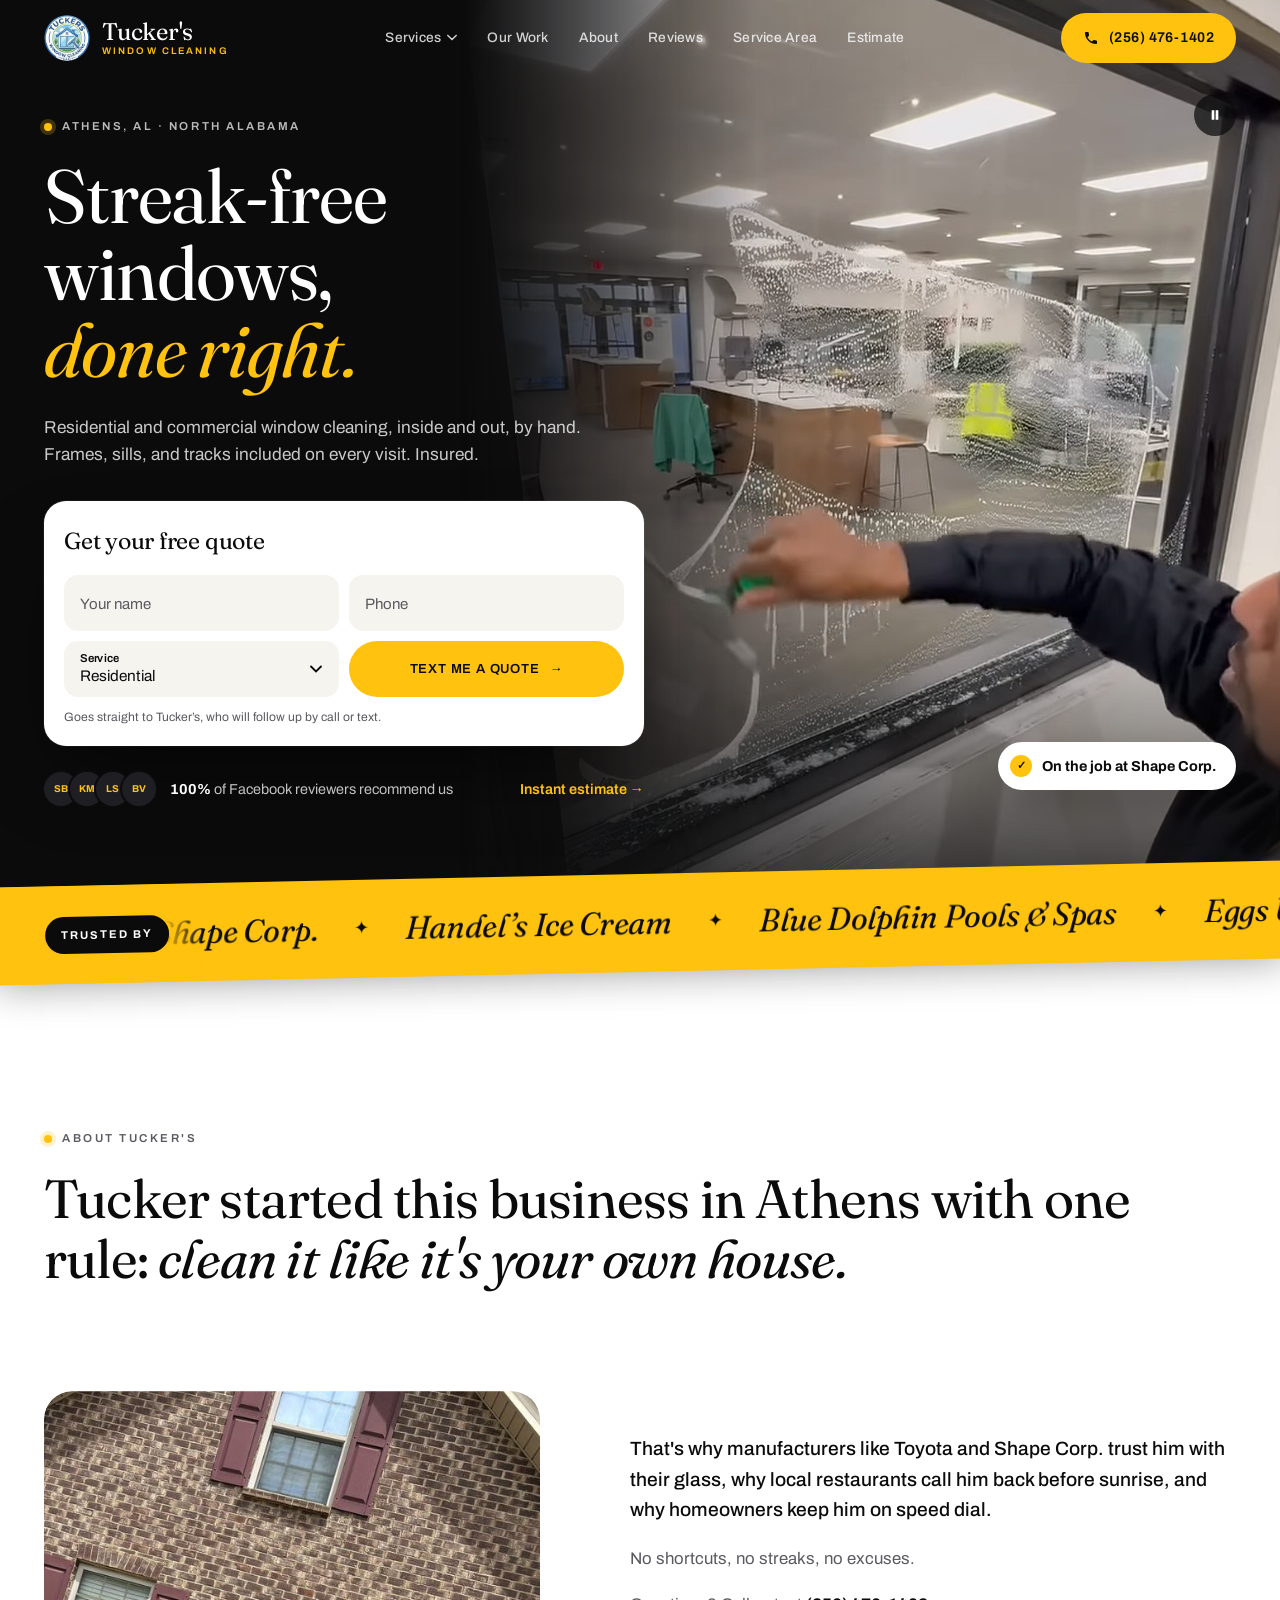
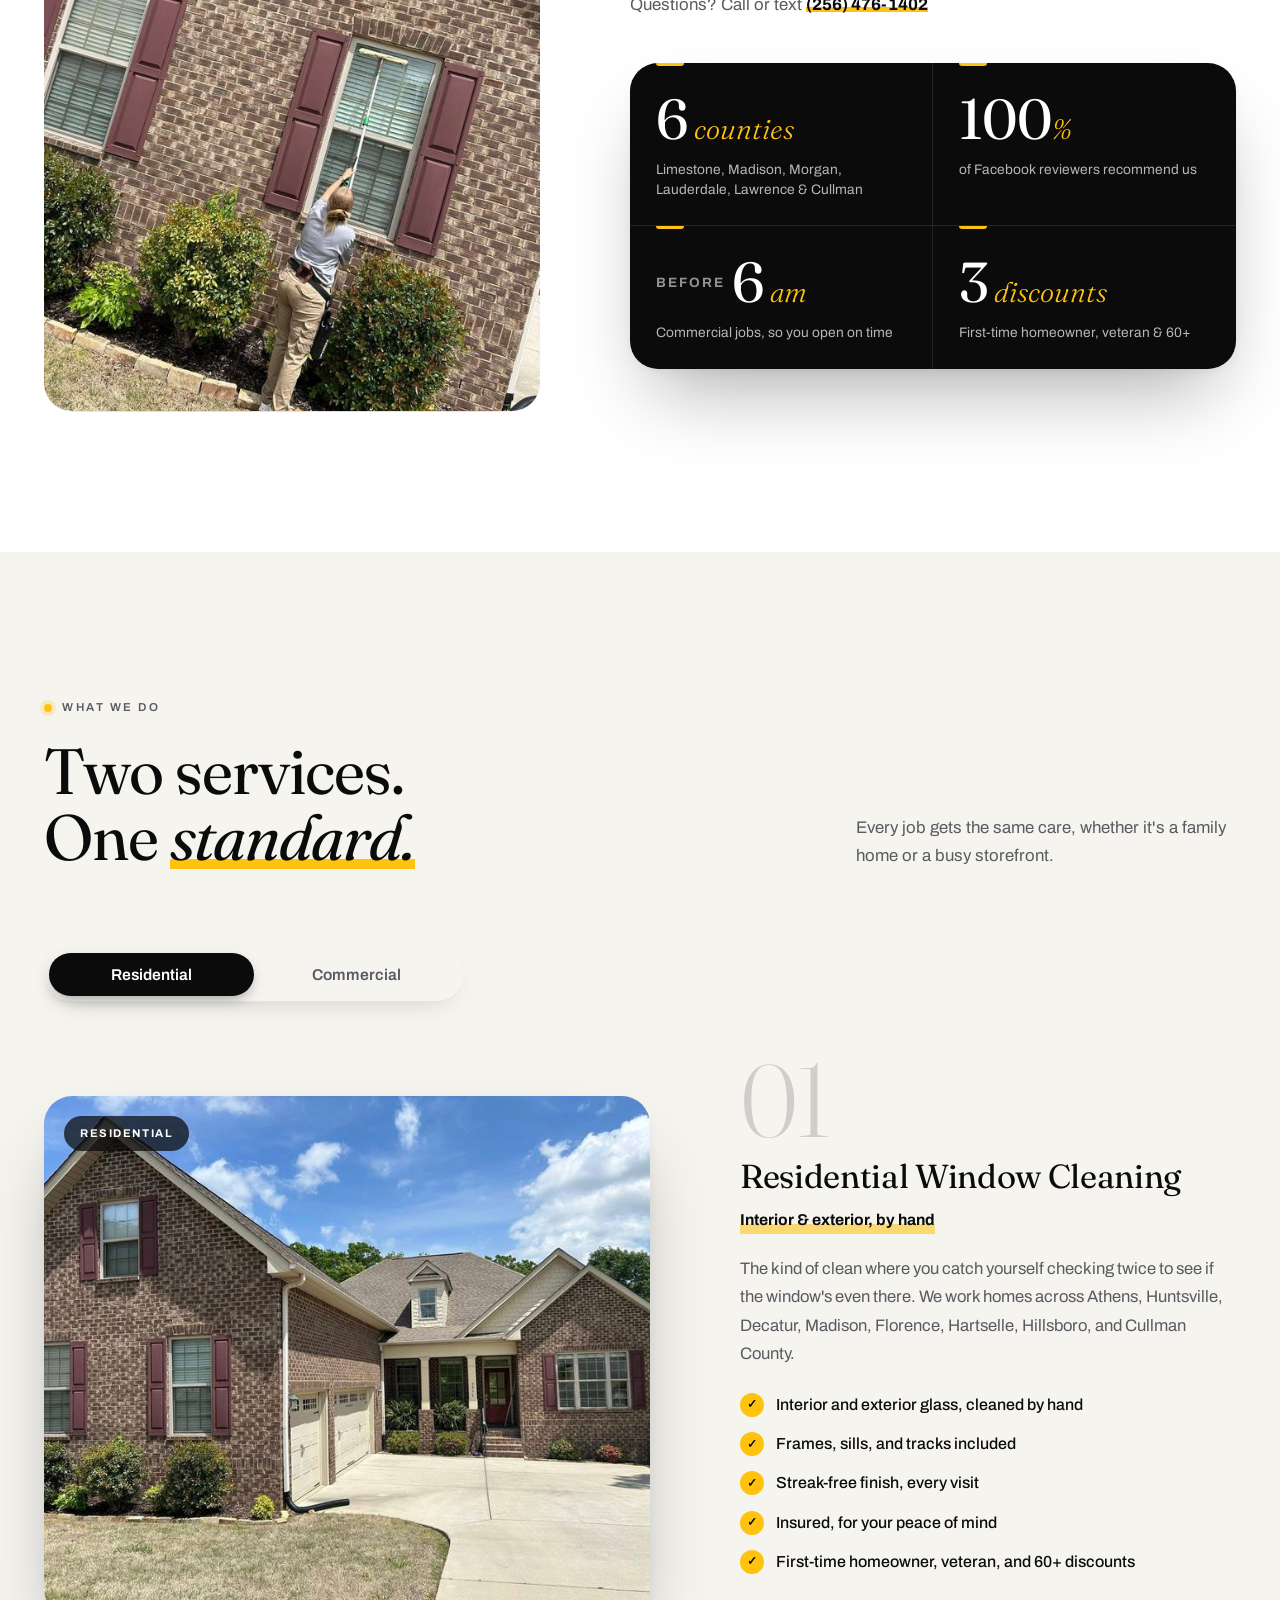
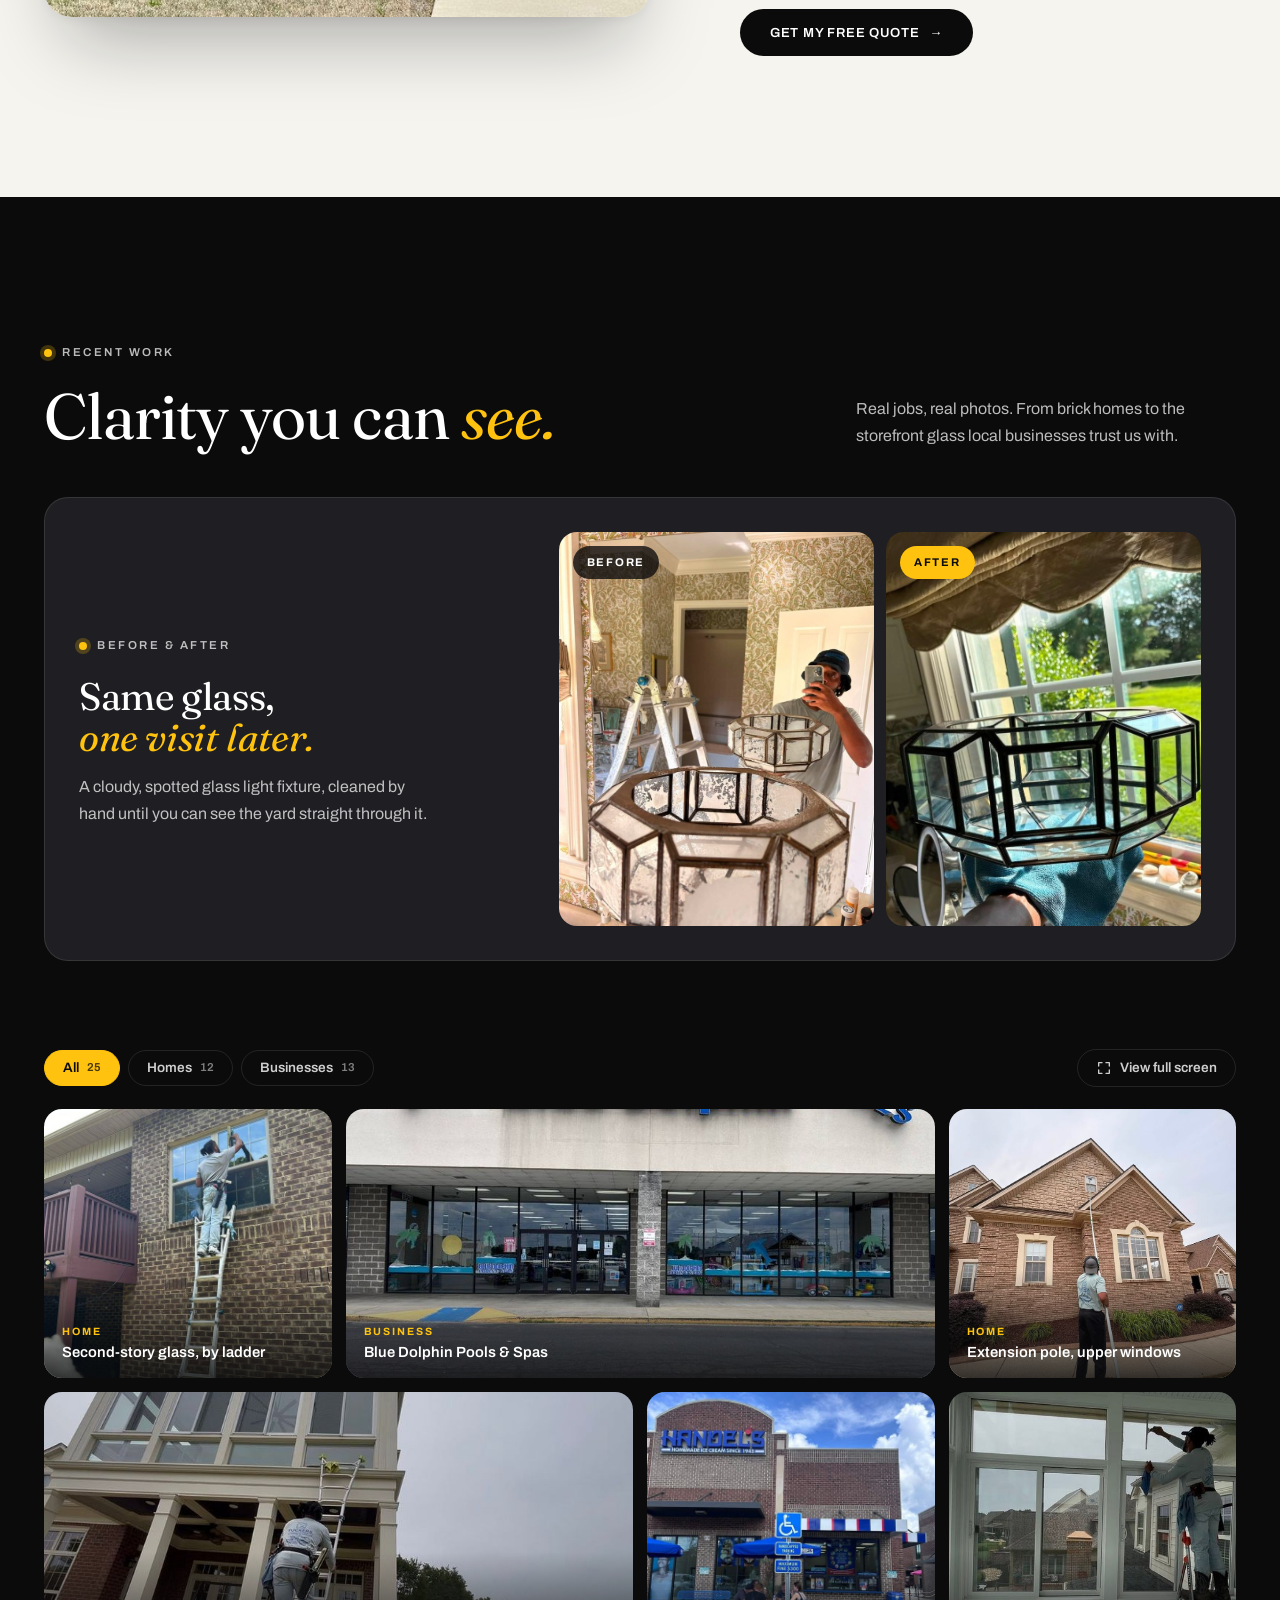
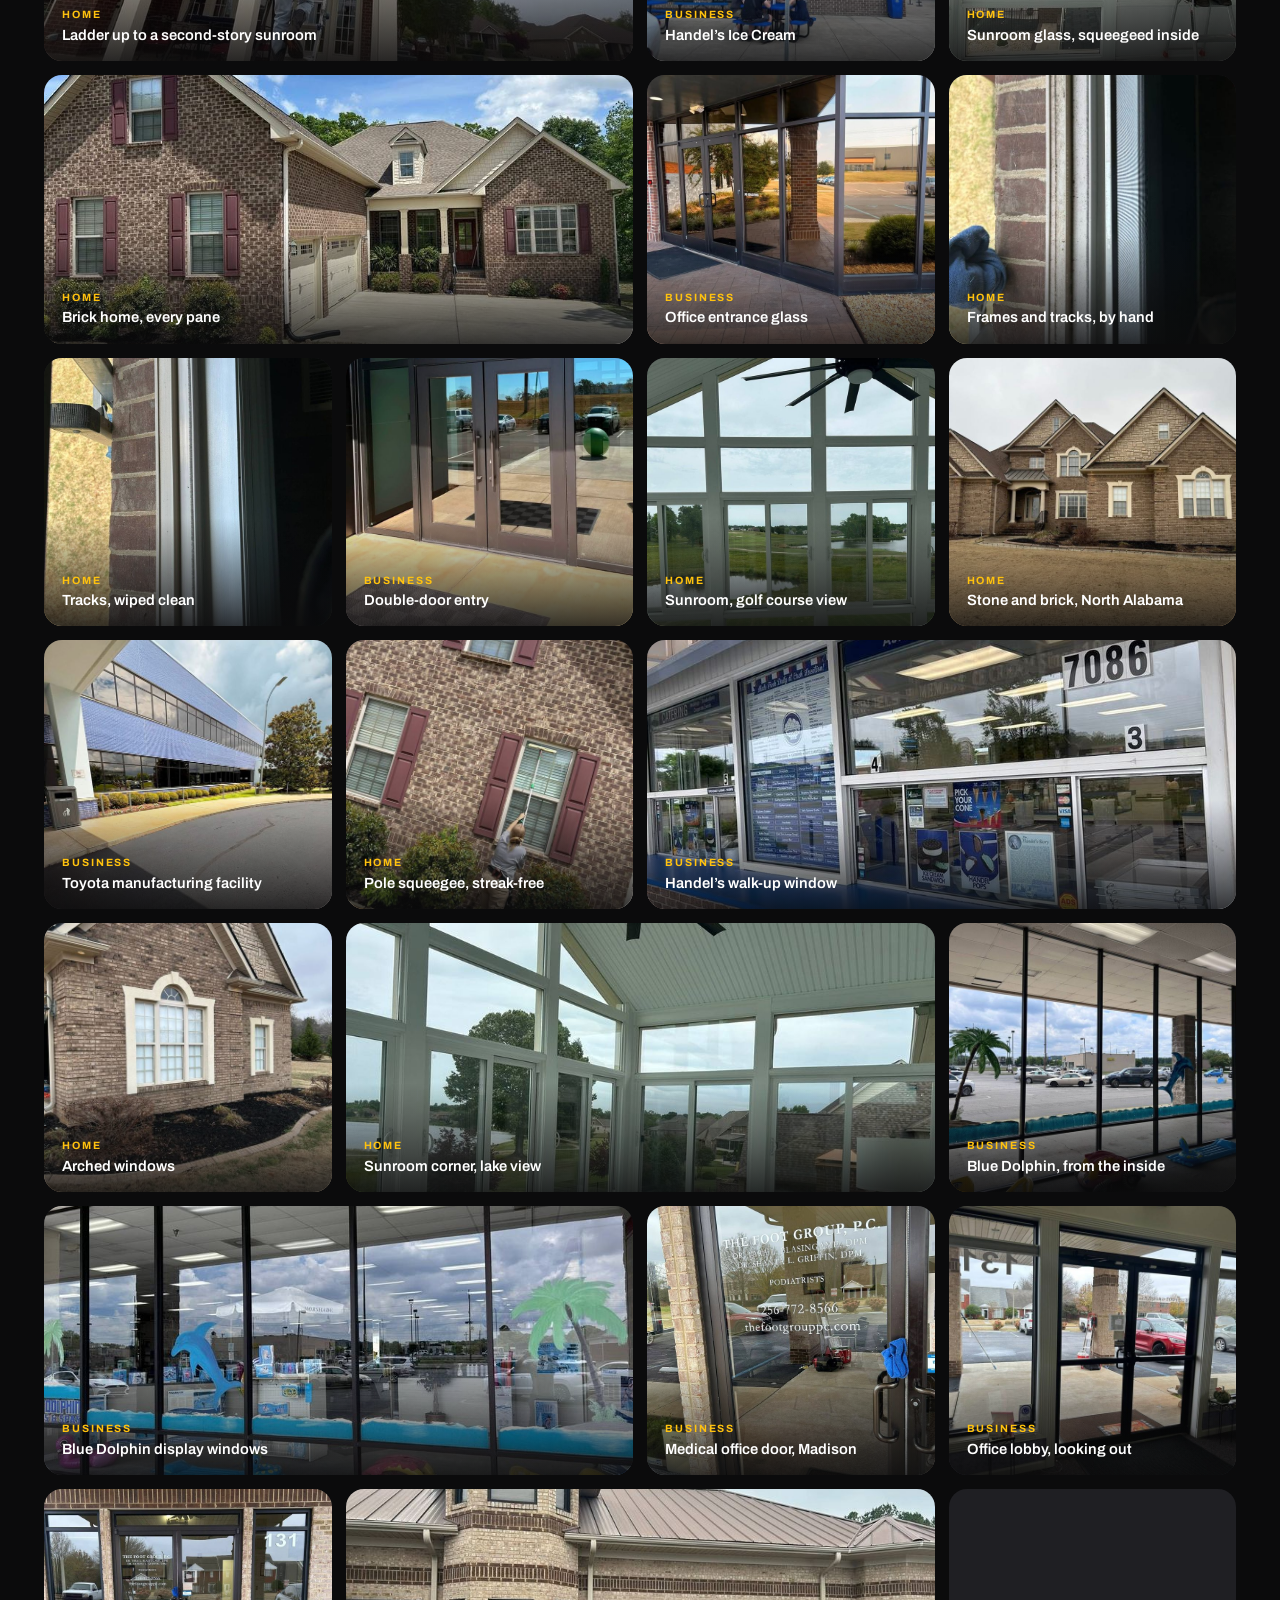
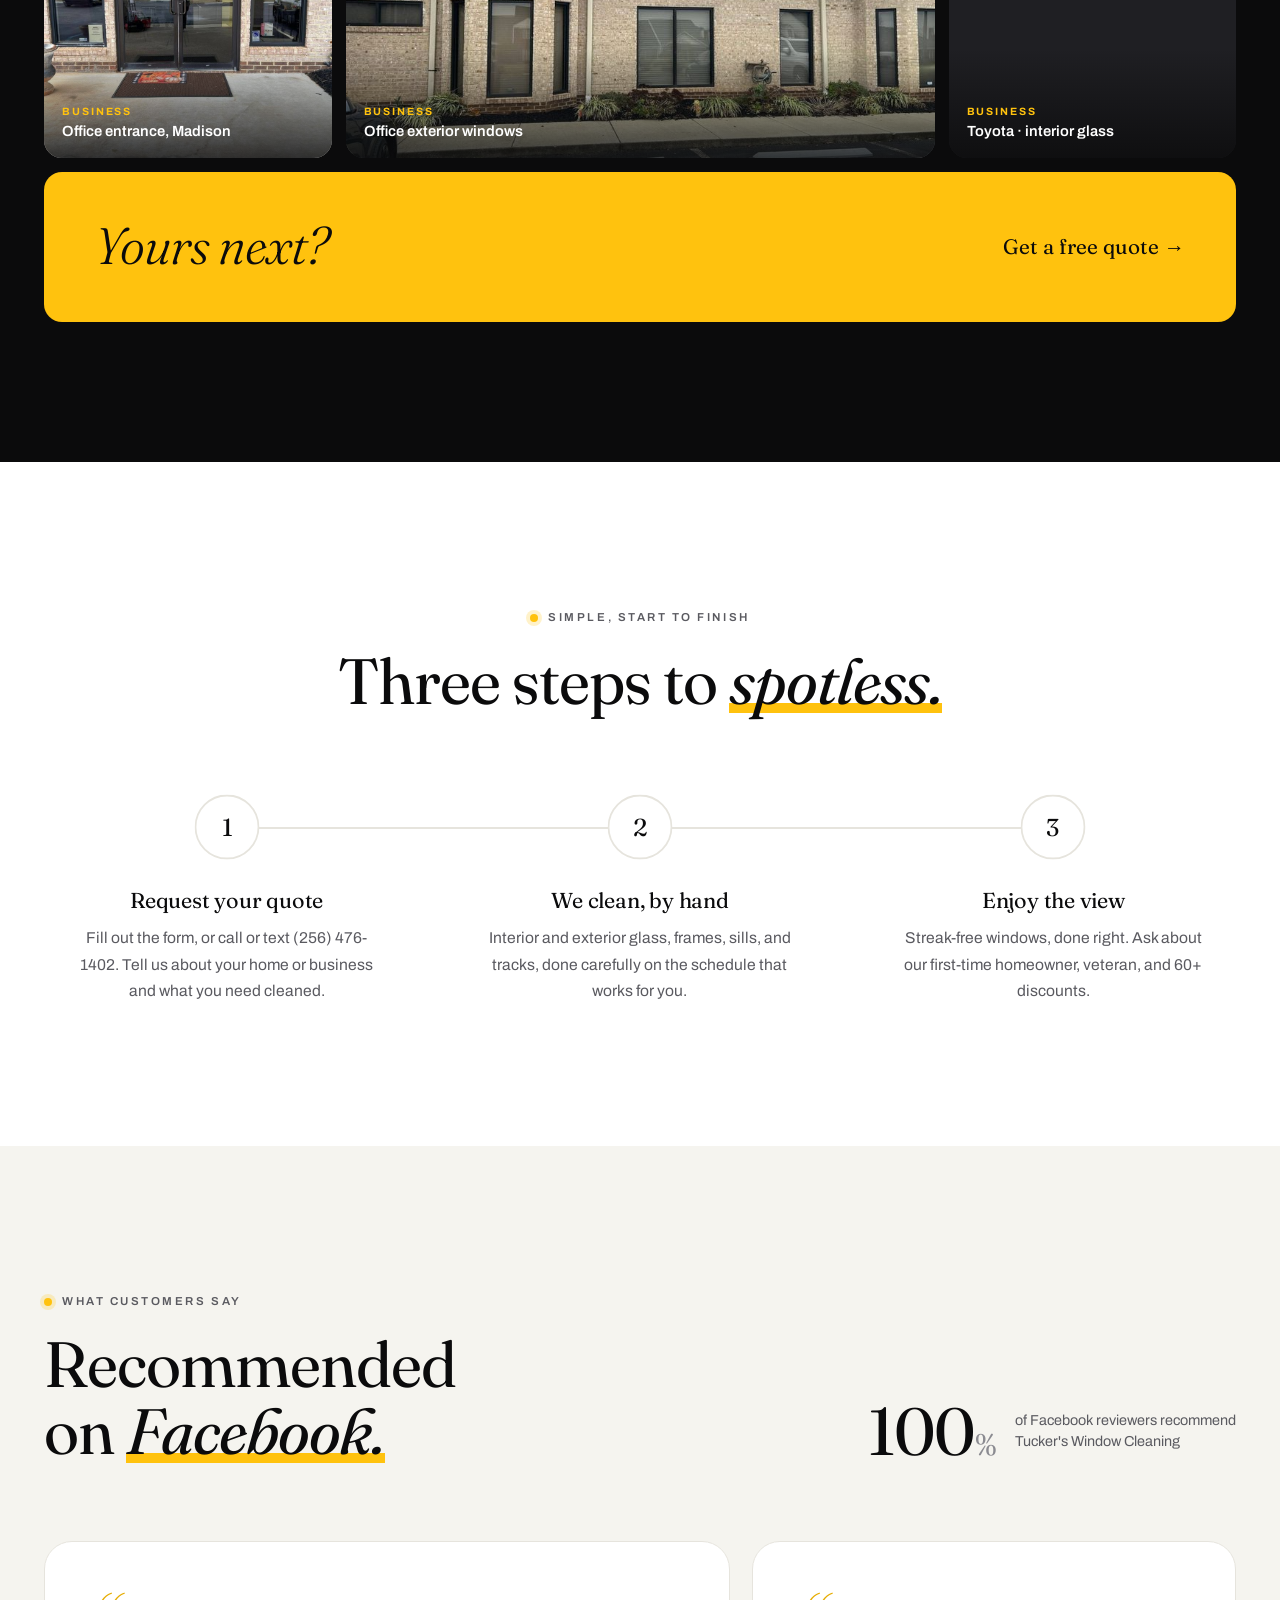
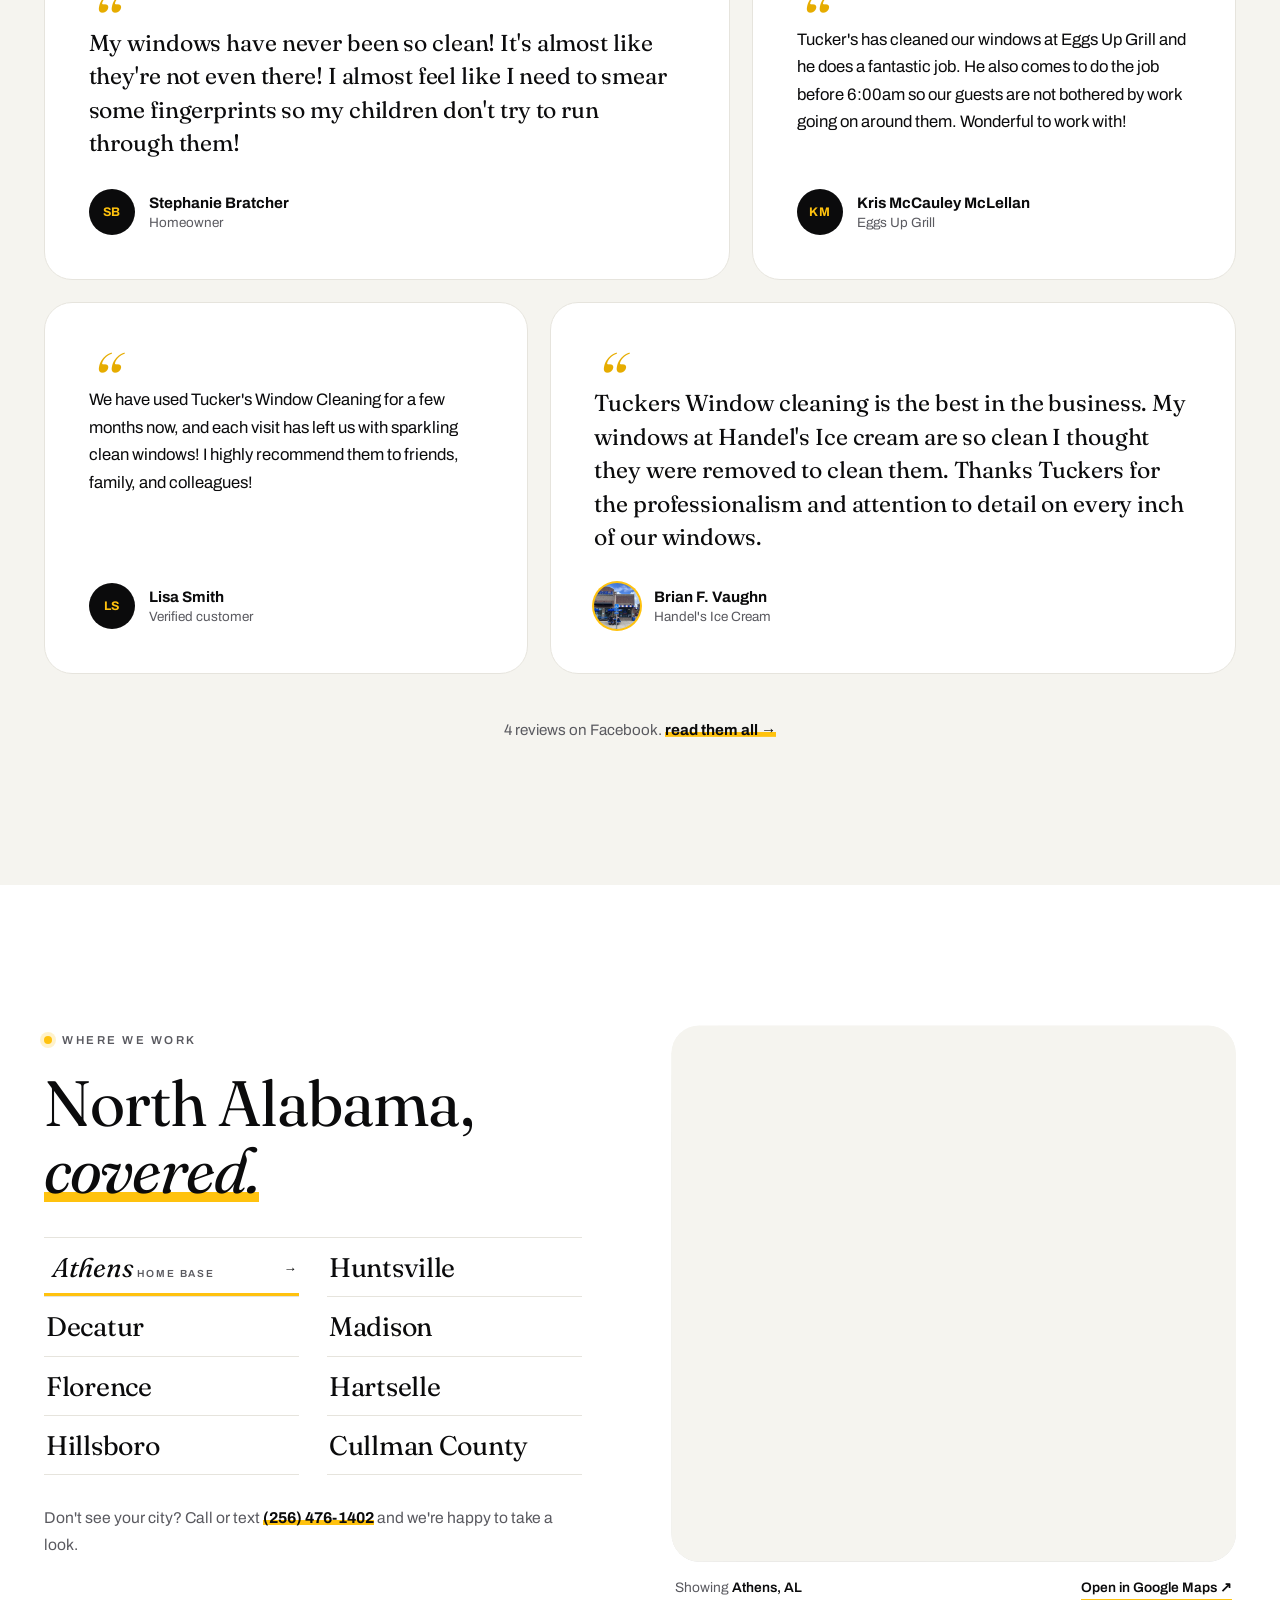
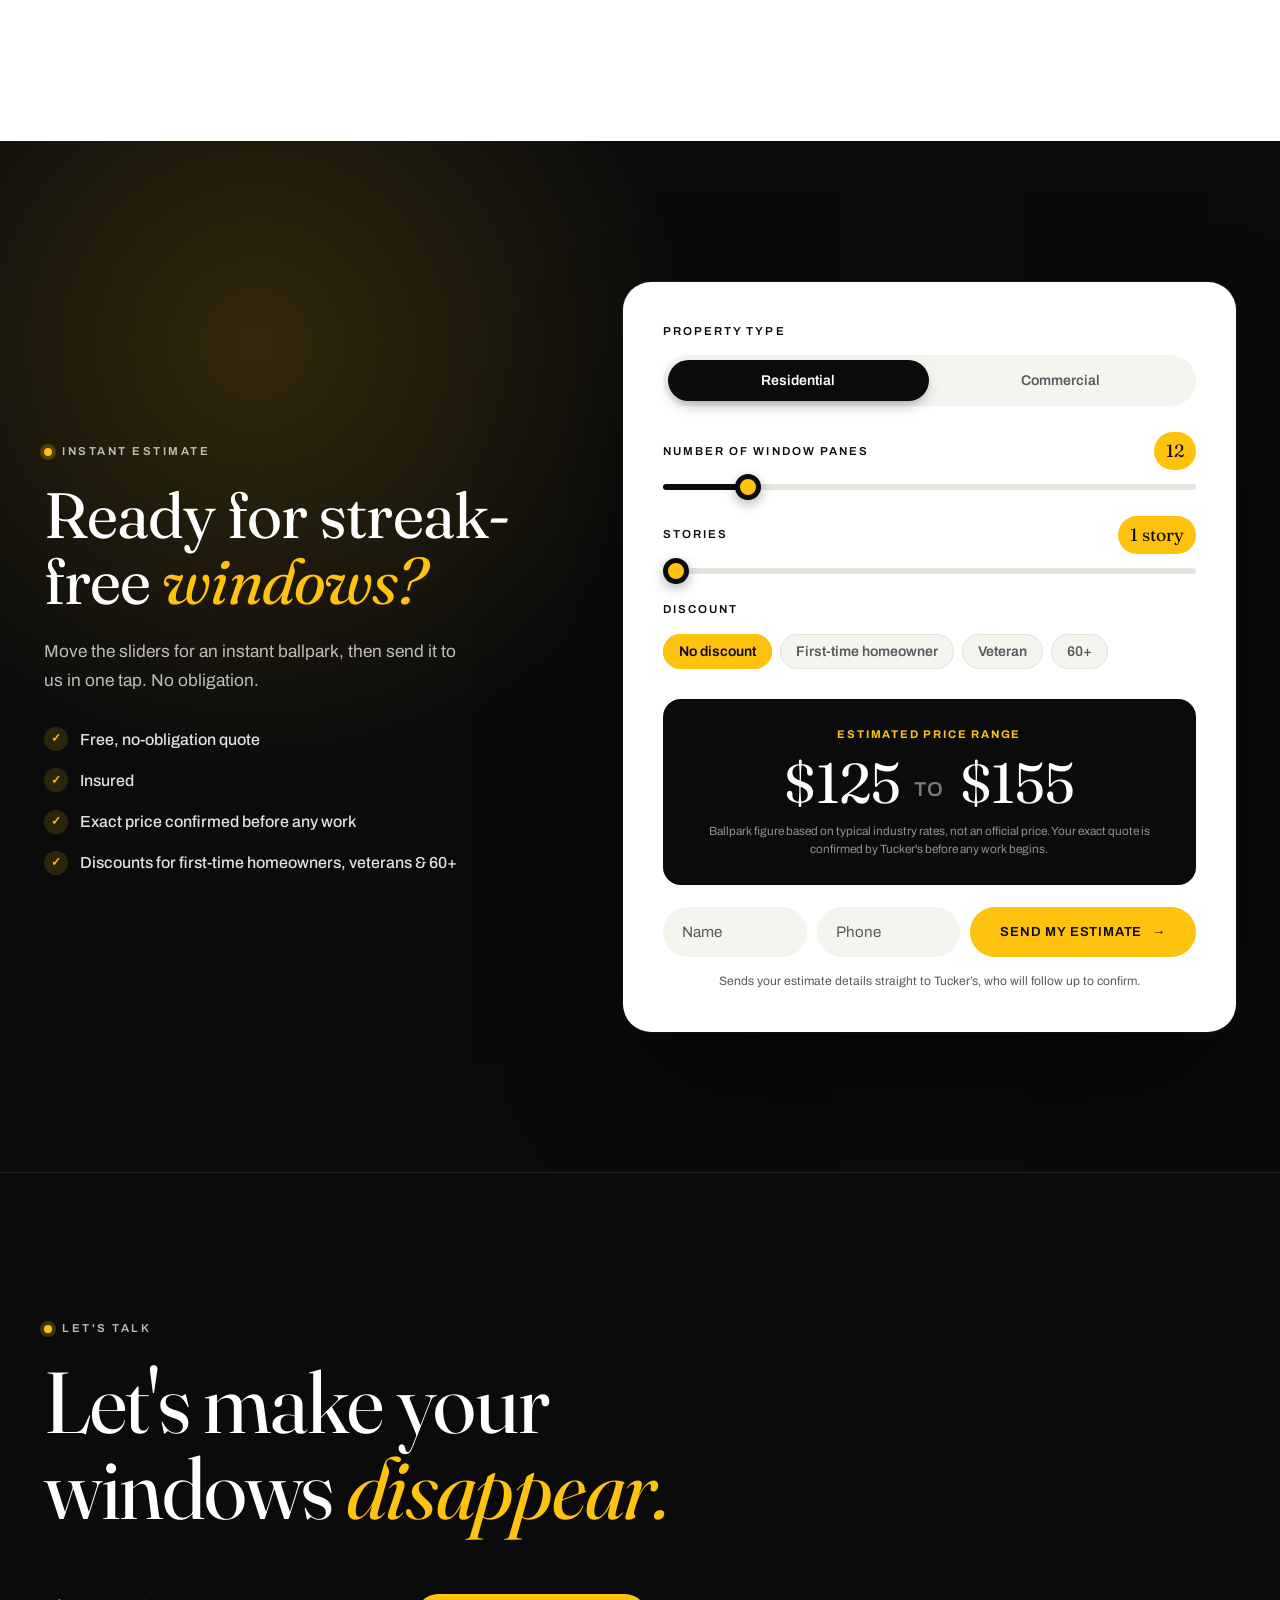
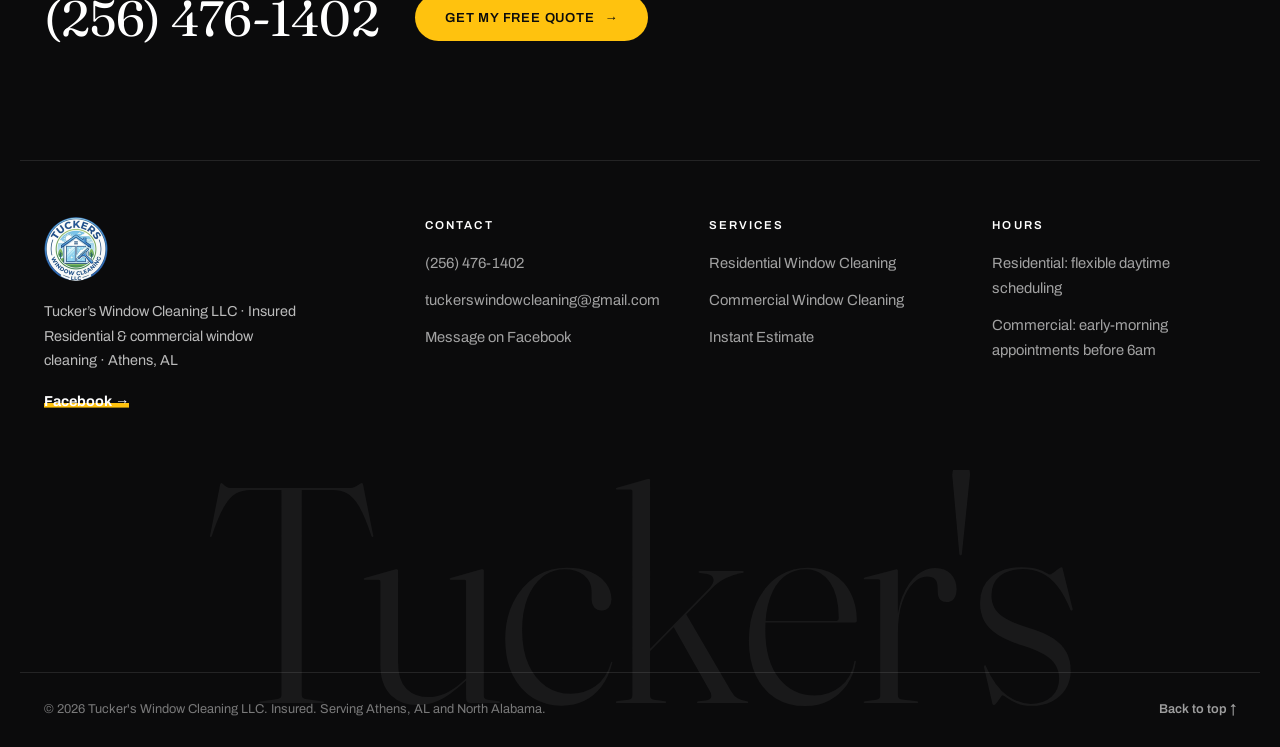
==== commit f3fa8620: "Keep the previous design saved as legacy.html (noindex) Co-Authored-By: Claude Opus 5.5 <noreply@ant" ====
--- a/legacy.html
+++ b/legacy.html
@@ -3,6 +3,7 @@
 <head>
 <meta charset="UTF-8">
 <meta name="viewport" content="width=device-width, initial-scale=1.0">
+<meta name="robots" content="noindex">
 <title>Window Cleaning in Athens, AL | Tucker's Window Cleaning</title>
 <meta name="description" content="Streak-free residential and commercial window cleaning in Athens, AL and North Alabama. Frames, sills, and tracks included. Insured. Call or text (256) 476-1402 for a free quote.">
 <meta name="theme-color" content="#0b0b0c">
